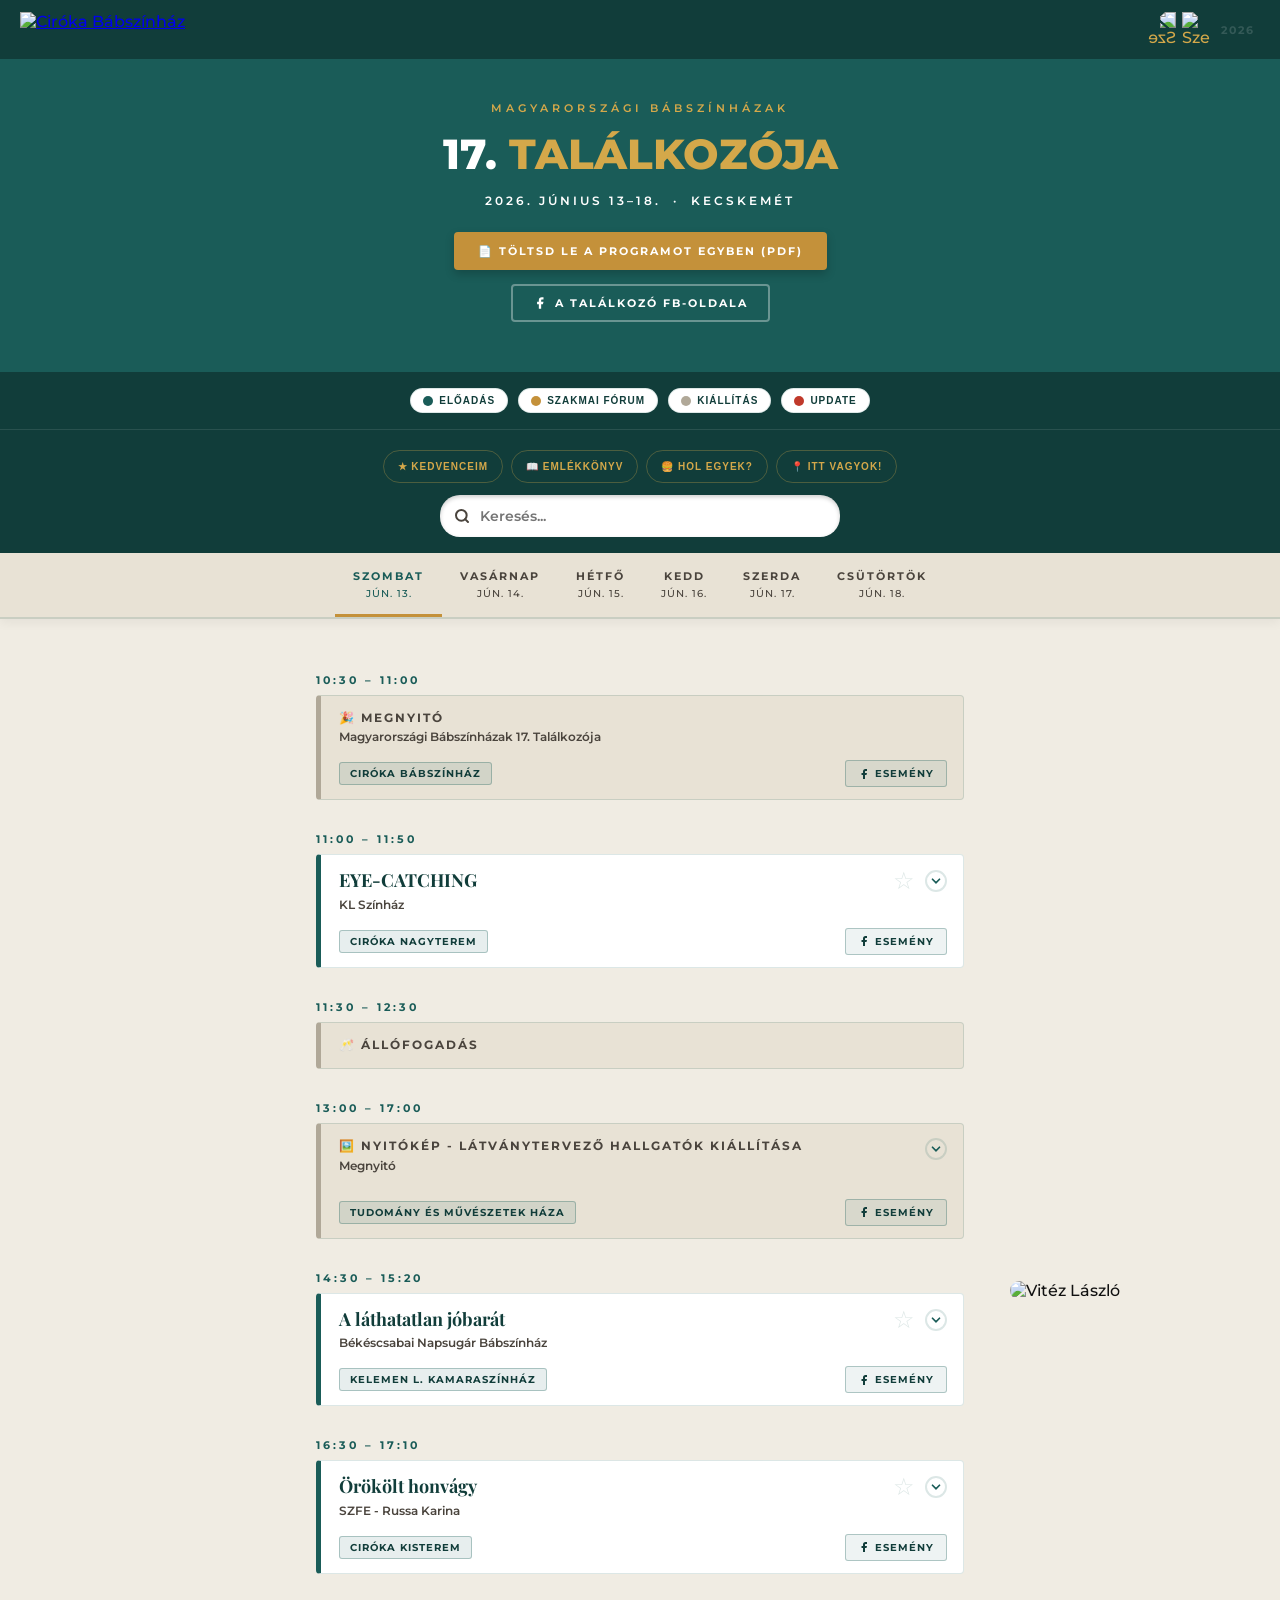
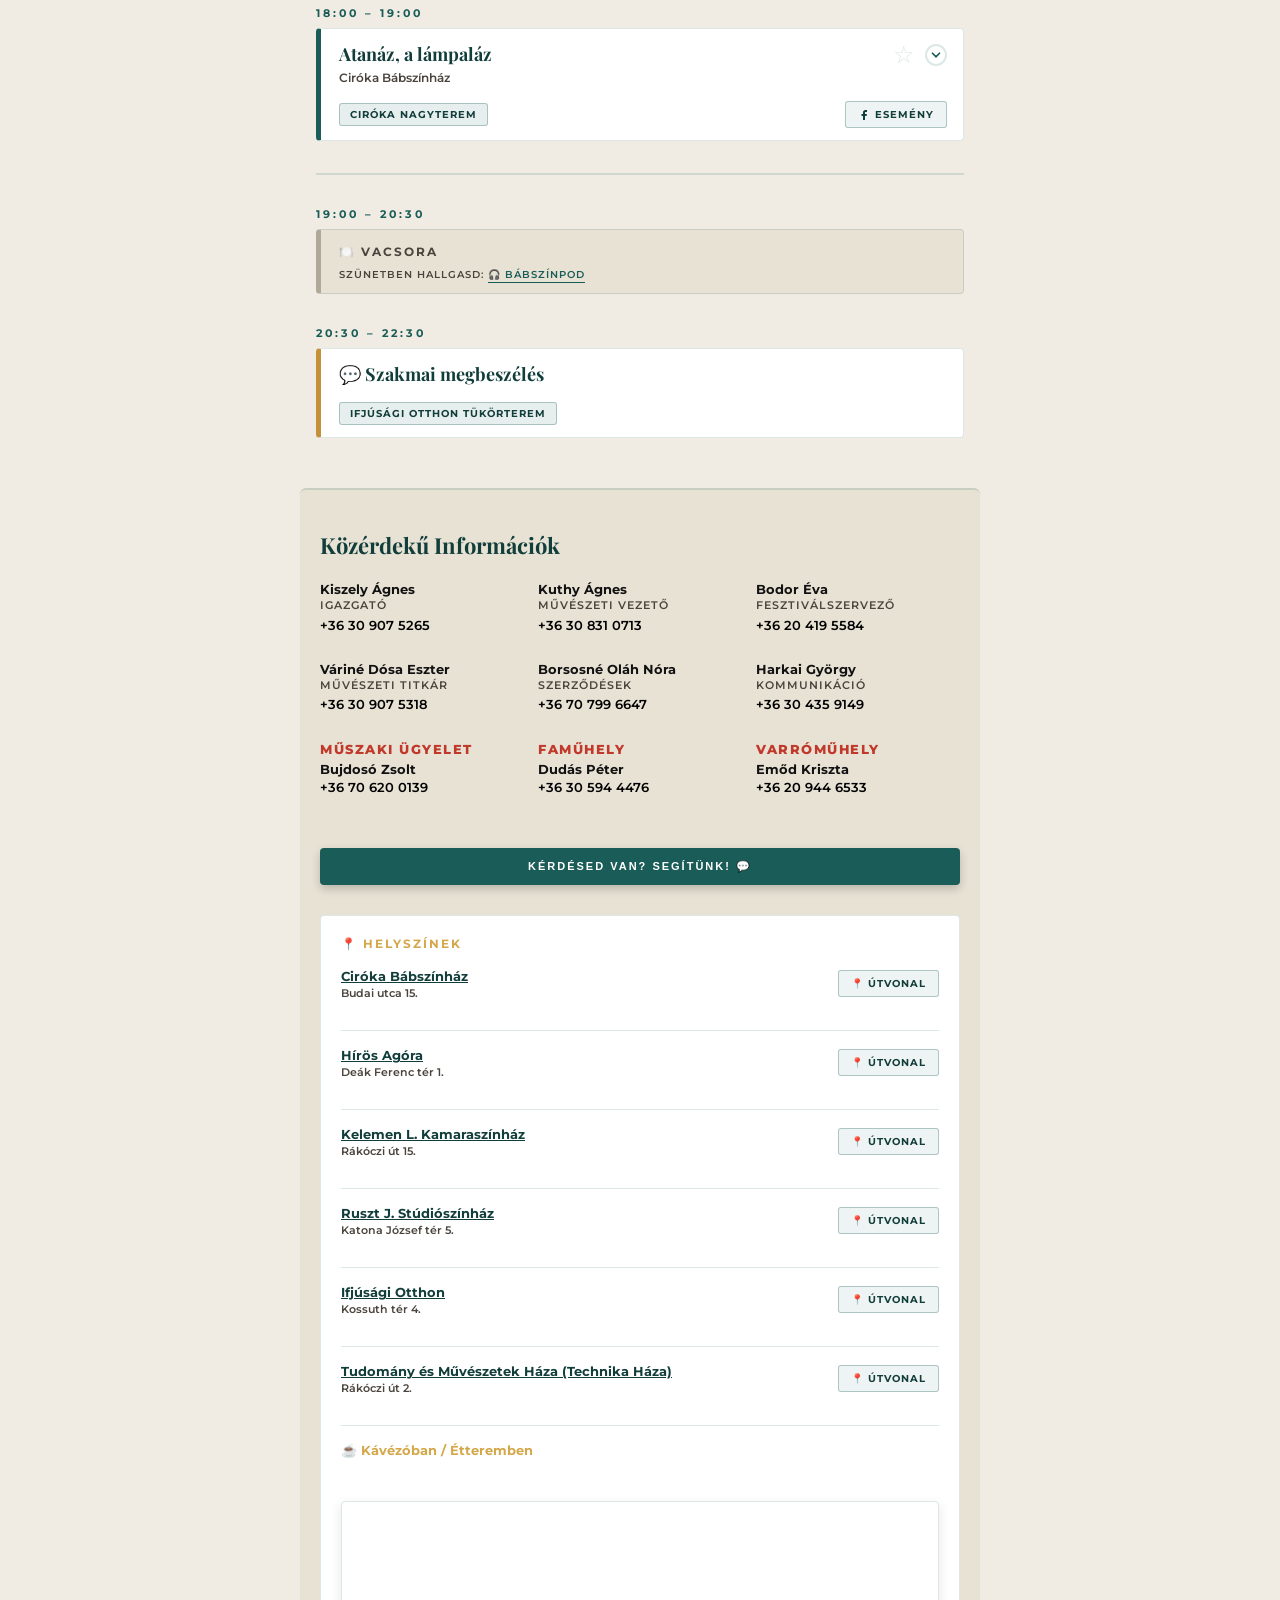
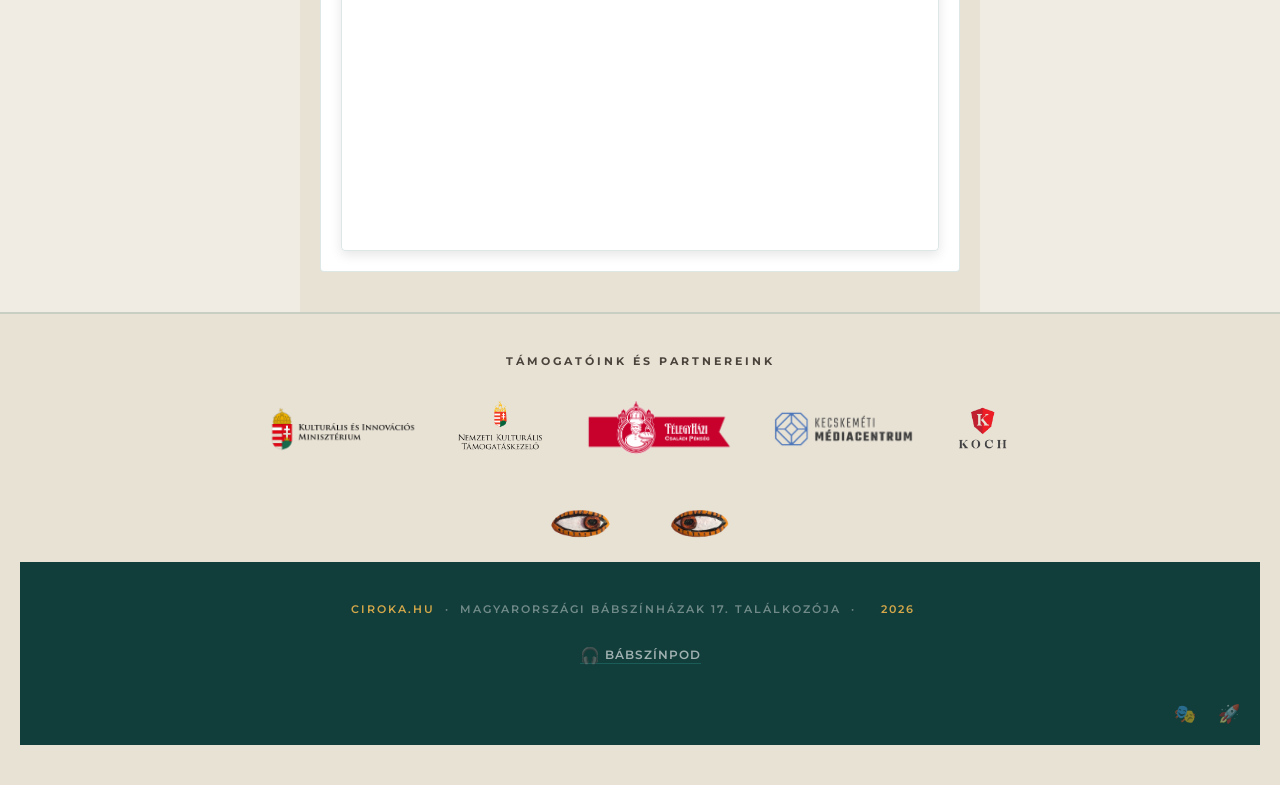
==== index.html @ 618b31c9 "Add files via upload" ====
<!DOCTYPE html>
<html lang="hu">
<head>
<meta charset="UTF-8">
<meta name="viewport" content="width=device-width, initial-scale=1.0">
<meta name="theme-color" content="#1a5c58">
<link rel="manifest" href="manifest.json">

<!-- KÖTELEZŐ IKONOK BÖNGÉSZŐHÖZ ÉS APPLE KÉSZÜLÉKEKHEZ -->
<link rel="icon" type="image/png" sizes="192x192" href="./icon-192.png">
<link rel="apple-touch-icon" href="./icon-192.png">

<!-- FB OPEN GRAPH META TAGEK -->
<meta property="og:title" content="Magyarországi Bábszínházak 17. Találkozója">
<meta property="og:description" content="2026. június 13-18. Kecskemét.">
<meta property="og:image" content="https://cirokababszinhaz.github.io/talalkozo2026/fb-megosztas.jpg"> 
<meta property="og:url" content="https://cirokababszinhaz.github.io/talalkozo2026/">
<meta property="og:type" content="website">

<title>Magyarországi Bábszínházak 17. Találkozója</title>
<link href="https://fonts.googleapis.com/css2?family=Playfair+Display:ital,wght@0,700;1,400&family=Montserrat:wght@400;500;600;700;800&display=swap" rel="stylesheet">
<link rel="stylesheet" href="style.css">
<!-- INTERAKTÍV LEAFLET.JS TÉRKÉP KÖNYVTÁR -->
<link rel="stylesheet" href="https://cdn.jsdelivr.net/npm/leaflet@1.9.4/dist/leaflet.css">
<script src="https://cdn.jsdelivr.net/npm/leaflet@1.9.4/dist/leaflet.js"></script>
<!-- ÚJ: FUSE.JS ELÍRÁS-TŰRŐ KERESŐMOTOR -->
<script src="https://cdn.jsdelivr.net/npm/fuse.js@6.6.2/dist/fuse.basic.min.js"></script>

<!-- ÚJ: BROWSER-IMAGE-COMPRESSION KÖNYVTÁR -->
<script type="text/javascript" src="https://cdn.jsdelivr.net/npm/browser-image-compression@2.0.2/dist/browser-image-compression.js"></script>

<!-- GOOGLE ANALYTICS (GA4) -->
<script async src="https://www.googletagmanager.com/gtag/js?id=G-BSSY6FZ7TK"></script>
<script>
  window.dataLayer = window.dataLayer || [];
  function gtag(){dataLayer.push(arguments);}
  gtag('js', new Date());
  gtag('config', 'G-BSSY6FZ7TK'); 
</script>
</head>
<body>

<div id="pdfOverlay" class="pdf-overlay">
  <img src="./kacsinto-szem.gif" alt="Kacsintás">
</div>

<div id="vitezLaszlo" class="vitez-laszlo">
  <div class="vitez-bubble">Szervusztok, Pajtikák!</div>
  <img src="https://www.hungarikum.hu/sites/default/files/vit%C3%A9zl3.jpg" alt="Vitéz László" class="w-100 border-radius-10">
</div>

<div id="toastMsg" class="toast-msg"></div>
<div class="bottom-right-actions">
  <button class="jump-btn" id="jumpBtn">⏱</button>
</div>

<div id="topAlertBar">🔔 Értesítések (0)</div>

<div class="overlay" id="alertsModal">
  <div class="modal-box">
    <div class="modal-header"><span class="modal-title" id="modalTitle">Fontos Értesítés</span></div>
    <div class="modal-body" id="modalBody"></div>
    <button class="modal-close" id="closeAlertsBtn">Bezárom</button>
  </div>
</div>

<div class="overlay" id="guestbookModal">
  <div class="modal-box modal-box-guestbook">
    <div class="modal-header modal-header-teal">
      <span class="modal-title text-white">📖 Virtuális Emlékkönyv</span>
    </div>
    <div class="modal-body modal-body-flex">
      <div id="guestbookList" class="guestbook-list-container">
         <div class="gb-grid" id="gbGridModal"></div>
      </div>
      <div class="gb-form">
         <div class="gb-form-title">Örökíts meg egy pillanatot!</div>
         <input type="text" id="gbName" placeholder="Neved vagy társulatod" maxlength="40">
         <textarea id="gbText" placeholder="Írj egy rövid üzenetet vagy poént a képhez..." maxlength="150"></textarea>
         
         <input type="file" id="gbPhotoInput" accept="image/*" class="hidden-file-input">
         <label for="gbPhotoInput" class="hero-btn gb-photo-btn" id="gbPhotoBtn">
            📸 FOTÓ KIVÁLASZTÁSA (Opcionális)
         </label>
         <div id="gbPhotoPreview" class="gb-photo-preview">✓ Fotó csatolva!</div>
         
         <button class="gb-submit" id="gbSubmitBtn">Fellövöm a falra!</button>
      </div>
    </div>
    <button class="modal-close modal-close-teal text-white" id="closeGuestbookBtn">Bezárom</button>
  </div>
</div>

<div class="overlay" id="checkinModal">
  <div class="modal-box checkin-mode">
    <div class="modal-header modal-header-gold">
      <span class="modal-title modal-title-center">📍 Itt vagyok! - Ott tala!</span>
    </div>
    <div class="modal-body">
      <p class="checkin-subtitle">Jelöld be magad a helyszíneknél, hogy a többiek lássák, merre jársz!</p>
      
      <input type="text" id="checkinNameInput" placeholder="Beceneved..." maxlength="15" class="checkin-input">
      
      <select id="ciVenue" class="checkin-select">
         <option value="ciroka">Ciróka Bábszínház</option>
         <option value="agora">Hírös Agóra</option>
         <option value="kelemen">Kelemen L. Kamaraszínház</option>
         <option value="ruszt">Ruszt J. Stúdió</option>
         <option value="ifjusagi">Ifjúsági Otthon</option>
         <option value="tmh">Tudomány és Művészetek Háza (Technika Háza)</option>
         <option value="bufe">☕ Kávézóban / Étteremben</option>
      </select>
      
      <button class="modal-submit" id="ciSubmitBtn">Fellövöm a térképre!</button>
      <button class="modal-close modal-close-transparent" id="ciCloseBtn">Mégse</button>
    </div>
  </div>
</div>

<div class="overlay" id="quoteModal">
  <div class="modal-box modal-box-gold">
    <div class="modal-header modal-header-gold">
      <span class="modal-title">🎭 Színházi Bölcsesség</span>
    </div>
    <div class="modal-body">
      <div class="quote-box">
        <div class="quote-text" id="quoteText">...</div>
        <div class="quote-author">– Ismeretlen bábos –</div>
      </div>
    </div>
    <button class="modal-close modal-close-teal text-white" id="quoteCloseBtn">Köszönöm, Mester!</button>
  </div>
</div>

<!-- ÚJ KÉRDÉSKÜLDŐ MODAL OVERLAY -->
<div class="overlay" id="helpModal">
  <div class="modal-box">
    <div class="modal-header modal-header-teal">
      <span class="modal-title modal-title-center">💬 Segítségkérés / Kérdés</span>
    </div>
    <div class="modal-body">
      <p class="checkin-subtitle">Írd meg a kérdésed, és a szervezők hamarosan válaszolnak e-mailben!</p>
      
      <input type="text" id="helpNameInput" placeholder="Neved..." maxlength="40" class="checkin-input" style="text-align: left;">
      <input type="email" id="helpEmailInput" placeholder="E-mail címed..." class="checkin-input" style="text-align: left;">
      <textarea id="helpTextInput" placeholder="Miben segíthetünk?..." maxlength="300" class="checkin-select" style="min-height: 100px; margin-bottom: 15px; resize: vertical;"></textarea>
      
      <!-- FOTÓ CSATOLÁSA GOMB -->
      <input type="file" id="helpPhotoInput" accept="image/*" class="hidden-file-input">
      <label for="helpPhotoInput" class="hero-btn gb-photo-btn" id="helpPhotoBtn" style="width: 100%; border-color: var(--teal); color: var(--teal); justify-content: center; cursor: pointer; text-align: center; margin-bottom: 10px;">
         📸 FOTÓ CSATOLÁSA (Opcionális)
      </label>
      <div id="helpPhotoPreview" class="gb-photo-preview" style="font-size: 10px; color: var(--green); text-align: center; margin-bottom: 10px; font-weight: 700; display: none;">✓ Fotó csatolva!</div>
      
      <button class="modal-submit" id="helpSubmitBtn" style="background: var(--teal);">Kérdés elküldése</button>
      <button class="modal-close modal-close-transparent" id="helpCloseBtn">Mégse</button>
    </div>
  </div>
</div>

<header class="site-header">
  <div class="header-logo">
    <a href="https://ciroka.hu" target="_blank" title="Örülünk, hogy itt vagytok!">
      <img src="https://ciroka.hu/wp-content/uploads/2024/05/Ciroka-logo-website-header-01.svg" alt="Ciróka Bábszínház">
    </a>
  </div>
  <div class="header-right">
    <div class="easter-trigger easter-trigger-flex">
      <img src="./szem-alap.png" class="header-eye" alt="Szem" style="transform: scaleX(-1);">
      <img src="./szem-alap.png" class="header-eye" alt="Szem">
      <a href="vezerlo-2026.html" class="secret-admin-link">2026</a>
      <span class="admin-tooltip">Nincs itt semmi látnivaló!</span>
    </div>
  </div>
</header>

<div class="hero">
  <div class="hero-eyebrow" id="heroEyebrow">Magyarországi Bábszínházak</div>
  <h1 id="heroTitle">17. <em>Találkozója</em></h1>
  <div class="hero-date text-white">2026. június 13–18. &nbsp;·&nbsp; Kecskemét</div>
  
  <div class="hero-buttons" id="heroButtons">
    <a href="https://drive.google.com/file/d/1BOz-kUjCqag33LuEpVW_RbvE4Pgy_n3X/view?usp=sharing" target="_blank" class="pdf-dl-btn">📄 Töltsd le a programot egyben (PDF)</a>
    <button id="installAppBtn" class="hero-btn hero-btn-gold">📲 Telepítsd a telefonodra!</button>
    <a class="hero-btn" href="https://www.facebook.com/magyarorszagibabszinhazaktalalkozoja/" target="_blank">
      <svg width="14" height="14" viewBox="0 0 24 24" fill="currentColor"><path d="M18 2h-3a5 5 0 00-5 5v3H7v4h3v8h4v-8h3l1-4h-4V7a1 1 0 011-1h3z"/></svg>
      A Találkozó FB-oldala
    </a>
  </div>
</div>

<!-- ÚJ ELRENDEZÉS: A SZŰRŐ GOMBOK JÖNNEK ELŐSZÖR -->
<div class="legend-bar" id="legendBar">
  <button class="filter-btn" data-filter="type-show"><div class="legend-dot dot-show"></div>Előadás</button>
  <button class="filter-btn" data-filter="type-forum"><div class="legend-dot dot-forum"></div>Szakmai fórum</button>
  <button class="filter-btn" data-filter="type-social"><div class="legend-dot dot-social"></div>Kiállítás</button>
  <button class="filter-btn" data-filter="update" style="position: relative;">
    <div class="legend-dot" style="background: var(--red); width: 10px; height: 10px; border-radius: 50%; flex-shrink: 0;"></div>
    Update
    <span id="updateBadge" class="gb-notification-badge" style="display: none;">0</span>
  </button>
</div>

<!-- EZUTÁN JÖNNEK A GYORSLINKEK ÉS A KERESŐ -->
<div class="search-wrap" id="searchWrap">
  <div class="quick-links">
    <div class="ql-wrapper"><button class="ql-btn" id="favFilterBtn">★ Kedvenceim</button></div>
    <div class="ql-wrapper">
      <button class="ql-btn" id="btnGuestbook" style="position: relative;">
         📖 Emlékkönyv
         <span id="gbBadge" class="gb-notification-badge" style="display: none;">0</span>
      </button>
   </div>
    <div class="ql-wrapper"><button class="ql-btn" id="btnHolEgyek">🍔 Hol egyek?</button></div>
    <div class="ql-wrapper">
       <button class="ql-btn" id="btnCheckin" style="position: relative;">
          📍 Itt vagyok!
          <span id="ciBadge" class="gb-notification-badge" style="display: none;">0</span>
       </button>
       <div class="checkin-status" id="myCheckinStatus" style="display: none;"></div>
    </div>
  </div>

  <div class="search-input-box">
    <svg width="16" height="16" viewBox="0 0 24 24" fill="none" stroke="currentColor" stroke-width="3" stroke-linecap="round"><circle cx="11" cy="11" r="8"></circle><line x1="21" y1="21" x2="16.65" y2="16.65"></line></svg>
    <input type="text" id="searchInput" placeholder="Keresés...">
  </div>
</div>

<div class="tabs-wrap" id="tabsWrap">
  <div class="tabs">
    <button class="tab-btn active" data-day-name="Szombat (jún. 13.)">Szombat<span class="day-date">jún. 13.</span></button>
    <button class="tab-btn" data-day-name="Vasárnap (jún. 14.)">Vasárnap<span class="day-date">jún. 14.</span></button>
    <button class="tab-btn" data-day-name="Hétfő (jún. 15.)">Hétfő<span class="day-date">jún. 15.</span></button>
    <button class="tab-btn" data-day-name="Kedd (jún. 16.)">Kedd<span class="day-date">jún. 16.</span></button>
    <button class="tab-btn" data-day-name="Szerda (jún. 17.)">Szerda<span class="day-date">jún. 17.</span></button>
    <button class="tab-btn" data-day-name="Csütörtök (jún. 18.)">Csütörtök<span class="day-date">jún. 18.</span></button>
  </div>
</div>
<div class="scroll-hint" id="scrollHint">◂ Csúsztasd a dátumokat ▸</div>

<svg class="hidden-svg">
  <symbol id="fb-icon" viewBox="0 0 24 24" fill="currentColor"><path d="M18 2h-3a5 5 0 00-5 5v3H7v4h3v8h4v-8h3l1-4h-4V7a1 1 0 011-1h3z"/></symbol>
  <symbol id="chevron-down" viewBox="0 0 24 24" fill="none" stroke="currentColor" stroke-width="3" stroke-linecap="round"><polyline points="6 9 12 15 18 9"/></symbol>
</svg>

<div id="postFestivalView">
  <div class="gb-grid" id="gbGridPostFest"></div>
</div>

<div class="content" id="mainContent">

<!-- ÚJ BLOG-SZERŰ IDŐVONAL AZ UPDATE-EKNEK -->
<div id="updateFeedPanel" style="display: none; width:100%;"></div>

<div id="noResultsMsg" class="no-results-msg">
  <img src="./szem-nincs.png" alt="Kereső szem" class="no-results-eye">
  <span class="no-results-subtitle">A keresésre nincs találat.</span>
  Csak azért is lesz Találkozó!
</div>

<!-- TITKOS BÜFÉ KÁRTYA -->
<div id="secretBufeCard" class="secret-card-container">
  <div class="event-card type-social secret-bufe-card">
    <div class="card-header pointer-events-none">
      <div class="event-title">🍻 A Találkozó</div>
      <div class="event-company">Mindenki</div>
    </div>
    <div class="card-details-inner pt-0">
      <div class="details-text secret-details-text">
        Zajlik a fesztivál, de egy jó ital most is belefér. Irány a legközelebbi hörpintőállomás egy jó beszélgetésre! Viszont a következő szakmai programról ne maradj le! 🍷🎭
      </div>
    </div>
  </div>
</div>

<!-- GASZTRO KÁRTYA -->
<div id="secretGastroCard" class="secret-card-container">
  <div class="event-card type-social secret-gastro-card">
    <div class="card-header pointer-events-none">
      <div class="event-title">🍔 Hol egyek?</div>
      <div class="event-company">Fesztiválkedvezményes helyek</div>
    </div>
    <div class="card-details-inner pt-0">
      <div class="details-text gastro-details-text">
        Mutasd fel a Találkozó belépődet/passzodat, és válogass a kedvezmények közül a közeli helyeken!
      </div>
      
      <div class="gastro-venue-item">
        <div class="gastro-venue-row">
          <div class="gastro-venue-left">
             <img src="./levesm.png" class="gastro-logo" loading="lazy" alt="Leves'M">
             <div>
                <a href="https://levesm.hu/" target="_blank" class="venue-item-title">Leves’M Levesbár</a>
                <div class="venue-item-address">Csányi u. 1-3. <br><span class="text-red-bold">10% kedvezmény mindenre</span></div>
             </div>
          </div>
          <a class="route-btn" href="https://www.google.com/maps/dir/?api=1&destination=46.90754647824104,19.690316931387255" target="_blank">📍 Útvonal</a>
        </div>
        <div class="gastro-open-hours">
           <strong class="gastro-open-title">Nyitvatartás:</strong>
           Szo: 10:00–15:00 | V: Zárva | H-Cs: 10:00–16:00
        </div>
      </div>

      <div class="gastro-venue-item">
        <div class="gastro-venue-row">
          <div class="gastro-venue-left">
             <img src="./dixie.png" class="gastro-logo" loading="lazy" alt="Dixie">
             <div>
                <a href="https://www.facebook.com/dixiegyorsetterem" target="_blank" class="venue-item-title">Dixie Gyorsétterem</a>
                <div class="venue-item-address">Dobó krt. 1. <br><span class="text-red-bold">10% kedvezmény a menüből</span></div>
             </div>
          </div>
          <a class="route-btn" href="https://www.google.com/maps/dir/?api=1&destination=46.90510848117024,19.68788751997593" target="_blank">📍 Útvonal</a>
        </div>
        <div class="gastro-open-hours">
           <strong class="gastro-open-title">Nyitvatartás:</strong>
            Szo-V: Zárva | H-P: 11:00-14:00
        </div>
      </div>

      <div class="gastro-venue-item">
        <div class="gastro-venue-row">
          <div class="gastro-venue-left">
             <img src="./spaletta.png" class="gastro-logo" loading="lazy" alt="Spaletta">
             <div>
                <a href="https://spalettaetterem.com/hu" target="_blank" class="venue-item-title">Spaletta Étterem és Sörház</a>
                <div class="venue-item-address">Jókai u. 15. <br><span class="text-red-bold">10% kedvezmény mindenre</span></div>
             </div>
          </div>
          <a class="route-btn" href="https://www.google.com/maps/dir/?api=1&destination=46.9129628157815,19.69007621420735" target="_blank">📍 Útvonal</a>
        </div>
        <div class="gastro-open-hours">
           <strong class="gastro-open-title">Nyitvatartás:</strong>
           Szo-H: Zárva | K: 16:00-22:00 | Sze-Cs: 11:30-22:00
        </div>
      </div>

<div class="gastro-venue-item">
        <div class="gastro-venue-row">
          <div class="gastro-venue-left">
             <img src="./max.png" class="gastro-logo" loading="lazy" alt="Max Kávézó">
             <div>
                <a href="https://www.maxpizza.hu/" target="_blank" class="venue-item-title">Max Kávézó és Pizzéria</a>
                <div class="venue-item-address">Széchenyi tér 9. <br>
                  <span class="text-red-bold">délben 10% kedvezmény a menüre<br>este 10% kedvezmény a pizzákra (felszolgálási díj nélkül)</span>
                </div>
             </div>
          </div>
          <a class="route-btn" href="https://www.google.com/maps/dir/?api=1&destination=46.908986309304055,19.690213229863996" target="_blank">📍 Útvonal</a>
        </div>
        <div class="gastro-open-hours">
           <strong class="gastro-open-title">Nyitvatartás:</strong>
           Szo: 10:00–24:00 | V: 10:00–22:00 | H-Sze: 10:00–23:00 | Csü: 10:00–24:00
           <div class="text-red-bold" style="font-size: 11px; margin-top: 5px; line-height: 1.3;">Nagyobb létszámú látogatás esetén érdemes előző napon jelezni, hány fő szeretne ott enni!</div>
        </div>
      </div>

      
      <div class="gastro-venue-item last">
        <div class="gastro-venue-row">
          <div class="gastro-venue-left">
             <img src="./babszinhaz.png" class="gastro-logo" loading="lazy" alt="Babszínház Kávézó">
             <div>
                <a href="https://www.facebook.com/babszinhaz.kavezo/" target="_blank" class="venue-item-title">Babszínház Kávézó</a>
                <div class="venue-item-address">Deák Ferenc tér 6. <br><span class="text-red-bold">10% kedvezmény mindenre</span></div>
             </div>
          </div>
          <a class="route-btn" href="https://www.google.com/maps/dir/?api=1&destination=46.9058610237233,19.689237933195738" target="_blank">📍 Útvonal</a>
        </div>
        <div class="gastro-open-hours">
           <strong class="gastro-open-title">Nyitvatartás:</strong>
           Szo: 9:00–13:00 | V: Zárva | H-Cs: 8:00–18:00
        </div>
      </div>

<div class="gastro-venue-item">
        <div class="gastro-venue-row">
          <div class="gastro-venue-left">
             <img src="./nano.png" class="gastro-logo" loading="lazy" alt="NANO Specialty Coffee">
             <div>
                <a href="https://www.facebook.com/p/NANO-Speciality-Coffee-100063648576297" target="_blank" class="venue-item-title">NANO Specialty Coffee</a>
                <div class="venue-item-address">Kossuth tér 6-7. <br><span class="text-red-bold">10% kedvezmény mindenre</span></div>
             </div>
          </div>
          <a class="route-btn" href="https://www.google.com/maps/dir/?api=1&destination=46.908462936225646,19.6916706168233" target="_blank">📍 Útvonal</a>
        </div>
        <div class="gastro-open-hours">
           <strong class="gastro-open-title">Nyitvatartás:</strong>
           Szo: 9:00–17:00 | V: Zárva | H-Cs: 9:00–17:00
        </div>
      </div>

<!-- ÚJ: TOVÁBBI ÉTTERMEK GOMB -->
      <button id="btnOtherRestaurants" class="hero-btn" style="width: 100%; color: var(--teal); border-color: var(--teal); margin-top: 20px;">
         🍴 További nem kedvezményes, közeli éttermek
      </button>

    </div>
  </div>
</div>

<!-- SZOMBAT – jún. 13. -->
<div class="day-panel active" id="day-0">
  <div class="slot-time">10:30 – 11:00</div>
  <div class="event-card type-social" data-start="2026-06-13T10:30:00+02:00" data-end="2026-06-13T11:00:00+02:00">
    <div class="card-header">
      <div class="card-header-row">
         <div><div class="event-title">🎉 Megnyitó</div><div class="event-company">Magyarországi Bábszínházak 17. Találkozója</div></div>
      </div>
    </div>
    <div class="event-footer">
      <div class="event-meta"><span class="badge badge-venue">Ciróka Bábszínház</span></div>
      <a class="fb-event-btn" href="https://www.facebook.com/events/2676308876086317" target="_blank"><svg width="12" height="12"><use href="#fb-icon"/></svg>Esemény</a>
    </div>
  </div>

  <div class="slot-time">11:00 – 11:50</div>
  <div class="event-card type-show" id="show-eye-catching" data-start="2026-06-13T11:00:00+02:00" data-end="2026-06-13T11:50:00+02:00">
    <div class="card-header">
      <div class="card-header-row">
        <div>
          <div class="event-title">EYE-CATCHING<span class="live-badge">MOST ZAJLIK</span></div>
          <div class="event-company">KL Színház</div>
        </div>
        <div class="header-actions">
          <div class="star-container"><span class="star-btn">☆</span></div>
          <div class="mini-pulse-alert">!</div>
          <div class="expand-icon"><svg width="14" height="14"><use href="#chevron-down"/></svg></div>
        </div>
      </div>
    </div>
    <div class="card-details"><div class="card-details-inner">
      <div class="details-section">
        <div class="details-label">Alkotók</div>
        <div class="details-text">
          Koncepció, előadó: Markó-Valentyik Anna (Junior Prima-díjas)<br>
          Bábtervező: Boráros Szilárd<br>
          Zene: Borlai Gergő (Máté Péter-díjas)<br><br>
          Játssza: Markó-Valentyik Anna (Junior Príma-díjas)
        </div>
      </div>
      <div class="details-section">
        <div class="details-label">Korosztály / Web</div>
        <div class="details-text">14+ | <a href="https://kabocababszinhaz.hu/oldal/kaboca-eye-catching" target="_blank">kabocababszinhaz.hu</a></div>
      </div>
    </div></div>
    <div class="event-footer">
      <div class="event-meta"><span class="badge badge-venue">Ciróka nagyterem</span></div>
      <a class="fb-event-btn" href="https://www.facebook.com/events/1942131873062165" target="_blank"><svg width="12" height="12"><use href="#fb-icon"/></svg>Esemény</a>
    </div>
  </div>

  <div class="slot-time">11:30 – 12:30</div>
  <div class="event-card type-social" data-start="2026-06-13T11:30:00+02:00" data-end="2026-06-13T12:30:00+02:00">
    <div class="card-header"><div class="event-title">🥂 Állófogadás</div></div>
  </div>

<div class="slot-time">13:00 – 17:00</div>
  <div class="event-card type-social" id="show-kiallitas" data-start="2026-06-13T13:00:00+02:00" data-end="2026-06-13T17:00:00+02:00">
    <div class="card-header">
      <div class="card-header-row">
        <div><div class="event-title">🖼️ NYITÓKÉP - Látványtervező hallgatók kiállítása</div><div class="event-company">Megnyitó</div></div>
        <div class="header-actions">
          <div class="expand-icon"><svg width="14" height="14"><use href="#chevron-down"/></svg></div>
        </div>
      </div>
    </div>
    <div class="card-details"><div class="card-details-inner">
      <div class="details-section">
        <div class="details-label">NYITÓKÉP</div>
        <div class="details-text">
          <strong>A Magyar Képzőművészeti Egyetem és a Rippl-Rónai Művészeti Intézet látványtervező szakos hallgatóinak közös kiállítása</strong><br><br>
          A kiállításon a bábtervezői stilizációs feladatok mellett, hangulatfestéseket, sziluett és karakterképzéshez készült rajzokat, tárgybábokat, konkrét darabok bábterveit, a bábok köré gondolt díszlet-, jelmezkoncepciókat és terveket, valamint kivitelezett bábokat láthat a nagyközönség.<br><br>
          A kiállításon bemutatott bábok olyan művek karaktereit jelenítik meg többek között, mint Bartók Béla A kékszakállú herceg vára, A fából faragott királyfi, William Shakespeare A makrancos hölgy, Arany János Rózsa és Ibolya vagy Molière Dandin György, avagy a megcsúfolt férj.<br><br>
          A kiállítás anyaga továbbá betekintést nyújt a 2025/26-os tanév két szemeszterében a BA I, BA II, BAIII, MA I szakos hallgatók által készített vizsga- és diplomamunkákba. Csáth Géza: Janika, Tasnádi István: Farkas és Piroska, Moliere: Amphitryon, Vörösmarty Mihály: Csongor és Tünde, Spiró György: Koccanás, Csehov: Három nővér című művekhez készült díszlet-, jelmez- és bábterveket tekinthetik meg a látogatók.<br><br>
          A kiállításmegnyitón a Magyar Képzőművészeti Egyetem MA I osztálya által tervezett és kivitelezett teatro lambe-lambe projekteket a Színház- és Filmművészeti Egyetem első éves színművész-bábszínész osztály hallgatói keltik életre.
        </div>
      </div>
      <div class="details-section">
        <div class="details-label">Infók</div>
        <div class="details-text" style="line-height: 1.8;">
          <strong>Helyszín:</strong> Tudomány és Művészetek Háza, Kecskemét, Rákóczi út 2.<br><br>
          <strong>Megtekinthető:</strong> 2026. június 13 - június 21.<br><br>
          <strong>Nyitvatartás:</strong><br>
          • június 13. szombat: 13:00 – 16:00<br>
          • június 14. vasárnap – június 18. csütörtök: 10:00 – 16:00<br><br>
          <strong>Megnyitók / Közreműködők:</strong><br> a Színház- és Filmművészeti Egyetem első éves színművész-bábszínész osztálya, valamint Varjas Zsófia, Kocsis Eszter, Palya Gábor és Hoffer Károly.
        </div>
      </div>
    </div></div>
    <div class="event-footer pt-10">
      <div class="event-meta"><span class="badge badge-venue">Tudomány és Művészetek Háza</span></div>
      <a class="fb-event-btn" href="https://www.facebook.com/events/1625928051859863" target="_blank"><svg width="12" height="12"><use href="#fb-icon"/></svg>Esemény</a>
    </div>
  </div>


  <div class="slot-time">14:30 – 15:20</div>
  <div class="event-card type-show" id="show-lathatatlan" data-start="2026-06-13T14:30:00+02:00" data-end="2026-06-13T15:20:00+02:00">
    <div class="card-header">
      <div class="card-header-row">
        <div>
          <div class="event-title">A láthatatlan jóbarát<span class="live-badge">MOST ZAJLIK</span></div>
          <div class="event-company">Békéscsabai Napsugár Bábszínház</div>
        </div>
        <div class="header-actions">
          <div class="star-container"><span class="star-btn">☆</span></div>
          <div class="mini-pulse-alert">!</div>
          <div class="expand-icon"><svg width="14" height="14"><use href="#chevron-down"/></svg></div>
        </div>
      </div>
    </div>
    <div class="card-details"><div class="card-details-inner">
      <div class="details-section">
        <div class="details-label">Alkotók</div>
        <div class="details-text">
          Szerző: Bartal Kiss Rita, Rofusz Kinga, Kiss Erzsi<br>
          Zene: Kiss Erzsi<br>
          Tervező: Rofusz Kinga<br>
          Rendező: Bartal Kiss Rita<br><br>
          Szereplők: Soós Emőke, Czumbil Emőke, Gyarmati Éva, Berndt Richárd
        </div>
      </div>
      <div class="details-section">
        <div class="details-label">Korosztály / Web</div>
        <div class="details-text">4+ | <a href="http://www.napsugarbabszinahaz.hu" target="_blank">www.napsugarbabszinahaz.hu</a></div>
      </div>
    </div></div>
    <div class="event-footer">
      <div class="event-meta"><span class="badge badge-venue">Kelemen L. Kamaraszínház</span></div>
      <a class="fb-event-btn" href="https://www.facebook.com/events/1657836858584235" target="_blank"><svg width="12" height="12"><use href="#fb-icon"/></svg>Esemény</a>
    </div>
  </div>

  <div class="slot-time">16:30 – 17:10</div>
  <div class="event-card type-show" id="show-honvagy" data-start="2026-06-13T16:30:00+02:00" data-end="2026-06-13T17:10:00+02:00">
    <div class="card-header">
      <div class="card-header-row">
        <div>
          <div class="event-title">Örökölt honvágy<span class="live-badge">MOST ZAJLIK</span></div>
          <div class="event-company">SZFE - Russa Karina</div>
        </div>
        <div class="header-actions">
          <div class="star-container"><span class="star-btn">☆</span></div>
          <div class="mini-pulse-alert">!</div>
          <div class="expand-icon"><svg width="14" height="14"><use href="#chevron-down"/></svg></div>
        </div>
      </div>
    </div>
    <div class="card-details"><div class="card-details-inner">
      <div class="details-section">
        <div class="details-label">Alkotók</div>
        <div class="details-text">Írta, alkotta és játssza: Russa Karina</div>
      </div>
<div class="details-section">
        <div class="details-label">Korosztály</div>
        <div class="details-text">14+</div>
      </div>
    </div></div>
    <div class="event-footer">
      <div class="event-meta"><span class="badge badge-venue">Ciróka kisterem</span></div>
      <a class="fb-event-btn" href="https://www.facebook.com/events/1550265200431928" target="_blank"><svg width="12" height="12"><use href="#fb-icon"/></svg>Esemény</a>
    </div>
  </div>


  <div class="slot-time">18:00 – 19:00</div>
  <div class="event-card type-show" id="show-atanaz" data-start="2026-06-13T18:00:00+02:00" data-end="2026-06-13T19:00:00+02:00">
    <div class="card-header">
      <div class="card-header-row">
        <div>
          <div class="event-title">Atanáz, a lámpaláz<span class="live-badge">MOST ZAJLIK</span></div>
          <div class="event-company">Ciróka Bábszínház</div>
        </div>
        <div class="header-actions">
          <div class="star-container"><span class="star-btn">☆</span></div>
          <div class="mini-pulse-alert">!</div>
          <div class="expand-icon"><svg width="14" height="14"><use href="#chevron-down"/></svg></div>
        </div>
      </div>
    </div>
    <div class="card-details"><div class="card-details-inner">
            <div class="details-section">
        <div class="details-label">Alkotók</div>
        <div class="details-text">
          Író: Varsányi Péter<br>
          Dramaturg: Patonay Anita<br>
          Látványtervező: Lázár Helga<br>
          Zeneszerző: Szászi Petra és Bartokos Botond<br>
          Koreográfus: Dányi Viktória<br>
          Szcenikus: Grosschmid Erik<br>
          Rendezőasszisztens: Szabó Nóra<br>
          Rendező: Varsányi Péter<br><br>
          Szereplők:<br>
          Atanáz – Szekeres Máté<br>
          Hella – Horgas Ráhel<br>
          Zoli – Lendváczky Zoltán<br>
          Fanni – Dupák Fanni<br>
          Csabi – Kedves Csaba
        </div>
      </div>
      <div class="details-section">
        <div class="details-label">Korosztály / Web</div>
        <div class="details-text">6+ | <a href="http://www.ciroka.hu" target="_blank">www.ciroka.hu</a></div>
      </div>
    </div></div>
    <div class="event-footer">
      <div class="event-meta"><span class="badge badge-venue">Ciróka nagyterem</span></div>
      <a class="fb-event-btn" href="https://www.facebook.com/events/1287010780071695" target="_blank"><svg width="12" height="12"><use href="#fb-icon"/></svg>Esemény</a>
    </div>
  </div>

  <div class="section-divider"></div>
  <div class="slot-time">19:00 – 20:30</div>
  <div class="event-card type-social" data-start="2026-06-13T19:00:00+02:00" data-end="2026-06-13T20:30:00+02:00">
    <div class="card-header">
      <div class="event-title">🍽️ Vacsora</div>
      <div class="podcast-promo" title="A Ciróka Bábszínház podcastja">Szünetben hallgasd: <a href="https://open.spotify.com/show/5i145Tg1u0hGvR8dPBR956" target="_blank">🎧 BábszínPod</a></div>
    </div>
  </div>
  
  <div class="slot-time">20:30 – 22:30</div>
  <div class="event-card type-forum" data-start="2026-06-13T20:30:00+02:00" data-end="2026-06-13T22:30:00+02:00">
    <div class="card-header"><div class="event-title">💬 Szakmai megbeszélés</div></div>
  <div class="event-footer">
      <div class="event-meta"><span class="badge badge-venue">Ifjúsági Otthon Tükörterem</span></div>
    </div>
  </div>
</div>

<!-- VASÁRNAP – jún. 14. -->
<div class="day-panel" id="day-1">
  <div class="slot-time">9:00 – 10:30</div>
  <div class="event-card type-forum" data-start="2026-06-14T09:00:00+02:00" data-end="2026-06-14T10:30:00+02:00">
    <div class="card-header">
      <div class="card-header-row">
        <div>
          <div class="event-title">Szakmai fórum</div>
          <div class="event-company">Igazgatók zártkörű megbeszélése</div>
        </div>
      </div>
    </div>
    <div class="event-footer pt-10">
      <div class="event-meta"><span class="badge badge-venue">Ciróka kisterem</span></div>
      <a class="fb-event-btn" href="https://www.facebook.com/events/1298772345782961/1298772349116294" target="_blank"><svg width="12" height="12"><use href="#fb-icon"/></svg>Esemény</a>
    </div>
  </div>

  <div class="slot-time">11:00 – 11:45</div>
  <div class="event-card type-show" id="show-cseresznyefa" data-start="2026-06-14T11:00:00+02:00" data-end="2026-06-14T11:45:00+02:00">
    <div class="card-header">
      <div class="card-header-row">
        <div>
          <div class="event-title">Én és a cseresznyefa<span class="live-badge">MOST ZAJLIK</span></div>
          <div class="event-company">Harlekin Bábszínház</div>
        </div>
        <div class="header-actions">
          <div class="star-container"><span class="star-btn">☆</span></div>
          <div class="mini-pulse-alert">!</div>
          <div class="expand-icon"><svg width="14" height="14"><use href="#chevron-down"/></svg></div>
        </div>
      </div>
    </div>
    <div class="card-details"><div class="card-details-inner">
      <div class="details-section">
        <div class="details-label">Alkotók</div>
        <div class="details-text">
          Adaptáció, dramaturg: Hámor Anna Csillag<br>
          Látványtervező: Fülöpp Réka<br>
          Tervezőasszisztens: Osgyányi Zsófi<br>
          Zeneszerző: Frank Tamás<br>
          Asszisztens, ügyelő: Soó Gyöngyvér<br>
          Rendező: Siflis Anna<br><br>
          Szereplők: Mészáros Pancsa, Szabados Böbe, Bencze Mónika, Bankó Bence, Zádori Szilárd
        </div>
      </div>
      <div class="details-section">
        <div class="details-label">Korosztály / Web</div>
        <div class="details-text">8+ | <a href="http://www.harlekin.hu" target="_blank">www.harlekin.hu</a></div>
      </div>
    </div></div>
    <div class="event-footer">
      <div class="event-meta"><span class="badge badge-venue">Kelemen L. Kamaraszínház</span></div>
      <a class="fb-event-btn" href="https://www.facebook.com/events/1003472059033049" target="_blank"><svg width="12" height="12"><use href="#fb-icon"/></svg>Esemény</a>
    </div>
  </div>

  <div class="slot-time">12:00 – 14:00</div>
  <div class="event-card type-social" data-start="2026-06-14T12:00:00+02:00" data-end="2026-06-14T14:00:00+02:00">
    <div class="card-header">
      <div class="event-title">🍴 Ebédszünet</div>
      <div class="podcast-promo" title="A Ciróka Bábszínház podcastja">Szünetben hallgasd: <a href="https://open.spotify.com/show/5i145Tg1u0hGvR8dPBR956" target="_blank">🎧 BábszínPod</a></div>
    </div>
  </div>

  <div class="slot-time">14:00 – 14:50</div>
  <div class="event-card type-show" id="show-piroska" data-start="2026-06-14T14:00:00+02:00" data-end="2026-06-14T14:50:00+02:00">
    <div class="card-header">
      <div class="card-header-row">
        <div>
          <div class="event-title">Piroska és a farkas<span class="live-badge">MOST ZAJLIK</span></div>
          <div class="event-company">Griff Bábszínház</div>
        </div>
        <div class="header-actions">
          <div class="star-container"><span class="star-btn">☆</span></div>
          <div class="mini-pulse-alert">!</div>
          <div class="expand-icon"><svg width="14" height="14"><use href="#chevron-down"/></svg></div>
        </div>
      </div>
    </div>
    <div class="card-details"><div class="card-details-inner">
      <div class="details-section">
        <div class="details-label">Alkotók</div>
        <div class="details-text">
          Szerző: Rab Viki-Szabó Attila<br>
          Író-dramaturg: Szabó Attila<br>
          Látvány: Rofusz Kinga<br>
          Zeneszerző: Rab Viki<br>
          Koreográfus: Markó-Valentyik Anna<br>
          Korrepetítor: Kovács Kata<br>
          Rendező: Bartal Kiss Rita (Blattner Géza-díjas)<br><br>
          Szereplők: Dénes Emőke, Stekbauer-Hanzi Réka, Matola Norbert
        </div>
      </div>
      <div class="details-section">
        <div class="details-label">Korosztály / Web</div>
        <div class="details-text">4+ | <a href="http://www.griffbabszinhaz.hu" target="_blank">www.griffbabszinhaz.hu</a></div>
      </div>
    </div></div>
    <div class="event-footer">
      <div class="event-meta"><span class="badge badge-venue">Ciróka nagyterem</span></div>
      <a class="fb-event-btn" href="https://www.facebook.com/events/2192930181525625" target="_blank"><svg width="12" height="12"><use href="#fb-icon"/></svg>Esemény</a>
    </div>
  </div>

  <div class="slot-time">16:00 – 16:50</div>
  <div class="event-card type-show" id="show-kosziv" data-start="2026-06-14T16:00:00+02:00" data-end="2026-06-14T16:50:00+02:00">
    <div class="card-header">
      <div class="card-header-row">
        <div>
          <div class="event-title">A kőszív<span class="live-badge">MOST ZAJLIK</span></div>
          <div class="event-company">Bóbita Bábszínház</div>
        </div>
        <div class="header-actions">
          <div class="star-container"><span class="star-btn">☆</span></div>
          <div class="mini-pulse-alert">!</div>
          <div class="expand-icon"><svg width="14" height="14"><use href="#chevron-down"/></svg></div>
        </div>
      </div>
    </div>
    <div class="card-details"><div class="card-details-inner">
      <div class="details-section">
        <div class="details-label">Alkotók</div>
        <div class="details-text">
          Írta és rendezte: Markó Róbert<br>
          Tervező: Boráros Szilárd<br>
          Zeneszerző: Cseri Hanna<br><br>
          Szereplők: Papp Melinda, Szalai Barbara, Arató Máté, Matta Lóránt, Rácz Attila
        </div>
      </div>
      <div class="details-section">
        <div class="details-label">Korosztály / Web</div>
        <div class="details-text">5+ | <a href="http://www.bobita.hu" target="_blank">www.bobita.hu</a></div>
      </div>
    </div></div>
    <div class="event-footer">
      <div class="event-meta"><span class="badge badge-venue">Kelemen L. Kamaraszínház</span></div>
      <a class="fb-event-btn" href="https://www.facebook.com/events/2064418238288703" target="_blank"><svg width="12" height="12"><use href="#fb-icon"/></svg>Esemény</a>
    </div>
  </div>

  <div class="slot-time">18:00 – 18:50</div>
  <div class="event-card type-show" id="show-juhasz" data-start="2026-06-14T18:00:00+02:00" data-end="2026-06-14T18:50:00+02:00">
    <div class="card-header">
      <div class="card-header-row">
        <div>
          <div class="event-title">Az igazmondó juhász<span class="live-badge">MOST ZAJLIK</span></div>
          <div class="event-company">Ziránó Színház</div>
        </div>
        <div class="header-actions">
          <div class="star-container"><span class="star-btn">☆</span></div>
          <div class="mini-pulse-alert">!</div>
          <div class="expand-icon"><svg width="14" height="14"><use href="#chevron-down"/></svg></div>
        </div>
      </div>
    </div>
    <div class="card-details"><div class="card-details-inner">
      <div class="details-section">
        <div class="details-label">Alkotók</div>
        <div class="details-text">
          Szerző: Veres András<br>
          Tervező: Rumi Zsófia<br>
          Zeneszerző: Kiss Dávid<br>
          Rendező: Veres András<br>
          Készítette: Sipos Katalin, Balogh Mihály, Szigeti Árpád, Bischoff Henrik Max <br><br>
          Szereplők: Pfeifer Zsófia, Varga Péter Róbert
        </div>
      </div>
      <div class="details-section">
        <div class="details-label">Korosztály / Web</div>
        <div class="details-text">5+ | <a href="http://www.ziranoszinhaz.hu" target="_blank">www.ziranoszinhaz.hu</a></div>
      </div>
    </div></div>
    <div class="event-footer">
      <div class="event-meta"><span class="badge badge-venue">Ciróka nagyterem</span></div>
      <a class="fb-event-btn" href="https://www.facebook.com/events/1304878464905429" target="_blank"><svg width="12" height="12"><use href="#fb-icon"/></svg>Esemény</a>
    </div>
  </div>

  <div class="section-divider"></div>
  <div class="slot-time">19:00 – 20:30</div>
  <div class="event-card type-social" data-start="2026-06-14T19:00:00+02:00" data-end="2026-06-14T20:30:00+02:00">
    <div class="card-header">
      <div class="event-title">🍽️ Vacsora</div>
      <div class="podcast-promo" title="A Ciróka Bábszínház podcastja">Szünetben hallgasd: <a href="https://open.spotify.com/show/5i145Tg1u0hGvR8dPBR956" target="_blank">🎧 BábszínPod</a></div>
    </div>
  </div>
  
  <div class="slot-time">20:30 – 22:30</div>
  <div class="event-card type-forum" data-start="2026-06-14T20:30:00+02:00" data-end="2026-06-14T22:30:00+02:00">
    <div class="card-header"><div class="event-title">💬 Szakmai megbeszélés</div></div>
  <div class="event-footer">
      <div class="event-meta"><span class="badge badge-venue">Ifjúsági Otthon Tükörterem</span></div>
    </div>
  </div>


  <div class="slot-time">23:00 – 23:45</div>
  <div class="event-card type-show" id="show-frida" data-start="2026-06-14T23:00:00+02:00" data-end="2026-06-14T23:45:00+02:00">
    <div class="card-header">
      <div class="card-header-row">
        <div>
          <div class="event-title">Itt vagyok, hát élek, Frida<span class="live-badge">MOST ZAJLIK</span></div>
          <div class="event-company">SZFE - Barabás Bíborka</div>
        </div>
        <div class="header-actions">
          <div class="star-container"><span class="star-btn">☆</span></div>
          <div class="mini-pulse-alert">!</div>
          <div class="expand-icon"><svg width="14" height="14"><use href="#chevron-down"/></svg></div>
        </div>
      </div>
    </div>
    <div class="card-details"><div class="card-details-inner">
      <div class="details-section">
        <div class="details-label">Alkotók</div>
        <div class="details-text">
          Szerző, rendező: Barabás Bíborka<br>
          Maszk, báb: Ágfay Míra<br>
          Zene: Hegedűs Dániel<br>
          Díszlet: Mayer Gábor<br>
          Jelmez: Csoboth Viktória<br><br>
          Játssza: Barabás Bíborka
        </div>
      </div>
      <div class="details-section">
        <div class="details-label">Korosztály</div>
        <div class="details-text">14+</div>
      </div>
    </div></div>
    <div class="event-footer">
      <div class="event-meta"><span class="badge badge-venue">Ciróka kisterem</span></div>
      <a class="fb-event-btn" href="https://www.facebook.com/events/1273661698087020" target="_blank"><svg width="12" height="12"><use href="#fb-icon"/></svg>Esemény</a>
    </div>
  </div>
</div>

<!-- HÉTFŐ – jún. 15. -->
<div class="day-panel" id="day-2">
  <div class="slot-time">9:00 – 10:30</div>
  <div class="event-card type-forum" data-start="2026-06-15T09:00:00+02:00" data-end="2026-06-15T10:30:00+02:00">
    <div class="card-header">
      <div class="card-header-row">
        <div>
          <div class="event-title">Szakmai fórum</div>
          <div class="event-company">UNIMA közgyűlés</div>
        </div>
      </div>
    </div>
    <div class="event-footer pt-10">
      <div class="event-meta"><span class="badge badge-venue">Ciróka társalgó</span></div>
      <a class="fb-event-btn" href="https://www.facebook.com/events/1298772345782961/1298772352449627" target="_blank"><svg width="12" height="12"><use href="#fb-icon"/></svg>Esemény</a>
    </div>
  </div>

  <div class="slot-time">11:00 – 11:50</div>
  <div class="event-card type-show" id="show-doboz-hetfo" data-start="2026-06-15T11:00:00+02:00" data-end="2026-06-15T11:50:00+02:00">
    <div class="card-header">
      <div class="card-header-row">
        <div>
          <div class="event-title">A doboz<span class="live-badge">MOST ZAJLIK</span></div>
          <div class="event-company">Illaberek Bábszínház</div>
        </div>
        <div class="header-actions">
          <div class="star-container"><span class="star-btn">☆</span></div>
          <div class="mini-pulse-alert">!</div>
          <div class="expand-icon"><svg width="14" height="14"><use href="#chevron-down"/></svg></div>
        </div>
      </div>
    </div>
    <div class="card-details"><div class="card-details-inner">
      <div class="details-section">
        <div class="details-label">Alkotók</div>
        <div class="details-text">
          Alkotók: Nyirkó Krisztina, Darvas Benedek és Nizsai Dániel<br><br>
          Szereplők: Nyirkó Krisztina és Nizsai Dániel
        </div>
      </div>
      <div class="details-section">
        <div class="details-label">Korosztály</div>
        <div class="details-text">1+</div>
      </div>
    </div></div>
    <div class="event-footer">
      <div class="event-meta"><span class="badge badge-venue">Ciróka kisterem</span></div>
      <a class="fb-event-btn" href="https://www.facebook.com/events/1044112131631369/1044112141631368" target="_blank"><svg width="12" height="12"><use href="#fb-icon"/></svg>Esemény</a>
    </div>
  </div>

  <div class="slot-time">11:00 – 12:30</div>
  <div class="event-card type-show" id="show-tragedia-hetfo-d" data-start="2026-06-15T11:00:00+02:00" data-end="2026-06-15T12:30:00+02:00">
    <div class="card-header">
      <div class="card-header-row">
        <div>
          <div class="event-title">Az ember tragédiája<span class="live-badge">MOST ZAJLIK</span></div>
          <div class="event-company">Kabóca Bábszínház</div>
        </div>
        <div class="header-actions">
          <div class="star-container"><span class="star-btn">☆</span></div>
          <div class="mini-pulse-alert">!</div>
          <div class="expand-icon"><svg width="14" height="14"><use href="#chevron-down"/></svg></div>
        </div>
      </div>
    </div>
    <div class="card-details"><div class="card-details-inner">
      <div class="details-section">
        <div class="details-label">Alkotók</div>
        <div class="details-text">
          Író: Madách Imre, Nádasdy Ádám<br>
          Zeneszerző: Móser Ádám<br>
          Tervező: Boráros Szilárd<br>
          Rendezőasszisztens: Sipos Berta Őszike<br>
          Rendező: Kocsis Pál (Jászai Mari-díjas)<br><br>
          Játsszák: Czéh Dániel, Gidófalvi Imola, Horváth Márk, Markó-Valentyik Anna (Junior Prima-díjas), Szakács Nadin e.h., Zöldi Ákos Tamás e.h.<br><br>
          <em>Az előadásban elhangzik Kiss Judit Ágnes Éva monológja című verse.</em>
        </div>
      </div>
      <div class="details-section">
        <div class="details-label">Korosztály / Web</div>
        <div class="details-text">14+ | <a href="http://www.kabocababszinhaz.hu" target="_blank">www.kabocababszinhaz.hu</a></div>
      </div>
    </div></div>
    <div class="event-footer">
      <div class="event-meta"><span class="badge badge-venue">Ruszt J. Stúdiószínház</span></div>
      <a class="fb-event-btn" href="https://www.facebook.com/events/1330707658870758/1330707668870757" target="_blank"><svg width="12" height="12"><use href="#fb-icon"/></svg>Esemény</a>
    </div>
  </div>

  <div class="slot-time">12:00 – 14:00</div>
  <div class="event-card type-social" data-start="2026-06-15T12:00:00+02:00" data-end="2026-06-15T14:00:00+02:00">
    <div class="card-header">
      <div class="event-title">🍴 Ebédszünet</div>
      <div class="podcast-promo" title="A Ciróka Bábszínház podcastja">Szünetben hallgasd: <a href="https://open.spotify.com/show/5i145Tg1u0hGvR8dPBR956" target="_blank">🎧 BábszínPod</a></div>
    </div>
  </div>

  <div class="slot-time">14:00 – 14:50</div>
  <div class="event-card type-show" id="show-graffalo" data-start="2026-06-15T14:00:00+02:00" data-end="2026-06-15T14:50:00+02:00">
    <div class="card-header">
      <div class="card-header-row">
        <div>
          <div class="event-title">Graffaló, avagy az Óriásfaló kisegér<span class="live-badge">MOST ZAJLIK</span></div>
          <div class="event-company">Csodamalom Bábszínház</div>
        </div>
        <div class="header-actions">
          <div class="star-container"><span class="star-btn">☆</span></div>
          <div class="mini-pulse-alert">!</div>
          <div class="expand-icon"><svg width="14" height="14"><use href="#chevron-down"/></svg></div>
        </div>
      </div>
    </div>
    <div class="card-details"><div class="card-details-inner">
      <div class="details-section">
        <div class="details-label">Alkotók</div>
        <div class="details-text">
          Julia Donaldson és Axel Scheffler meséi nyomán bábszínpadra írta: Szilner Olivér<br>
          Zeneszerző: Romhányi Áron<br>
          Látvány: Osgyányi Zsófia<br>
          Koreográfus: Bábinszki Ágnes<br>
          Rendező: Szilner Olivér<br><br>
          Szereplők: Cservenka Ferenc, Sipos Áron, Bablena Vanda, Mónus Szonja, Romhányi Réka
        </div>
      </div>
      <div class="details-section">
        <div class="details-label">Korosztály / Web</div>
        <div class="details-text">4+ | <a href="http://www.csodamalom.hu" target="_blank">www.csodamalom.hu</a></div>
      </div>
    </div></div>
    <div class="event-footer">
      <div class="event-meta"><span class="badge badge-venue">Ciróka nagyterem</span></div>
      <a class="fb-event-btn" href="https://www.facebook.com/events/1668617880826699" target="_blank"><svg width="12" height="12"><use href="#fb-icon"/></svg>Esemény</a>
    </div>
  </div>

  <div class="slot-time">15:30 – 16:30</div>
  <div class="event-card type-show" id="show-bambi" data-start="2026-06-15T15:30:00+02:00" data-end="2026-06-15T16:30:00+02:00">
    <div class="card-header">
      <div class="card-header-row">
        <div>
          <div class="event-title">Bambi<span class="live-badge">MOST ZAJLIK</span></div>
          <div class="event-company">Vaskakas Bábszínház</div>
        </div>
        <div class="header-actions">
          <div class="star-container"><span class="star-btn">☆</span></div>
          <div class="mini-pulse-alert">!</div>
          <div class="expand-icon"><svg width="14" height="14"><use href="#chevron-down"/></svg></div>
        </div>
      </div>
    </div>
    <div class="card-details"><div class="card-details-inner">
      <div class="details-section">
        <div class="details-label">Alkotók</div>
        <div class="details-text">
          Felix Salten meséje alapján írta: Nagy Orsolya<br>
          Dramaturg: Nagy Orsolya<br>
          Látvány: Kárpáti Panna<br>
          Zene: Tarr Bernadett<br>
          Fénytervező: Jankó Mátyás<br>
          Rendező-koreográfus: Kovács Domokos<br><br>
          Szereplők:<br>
          Bambi – Bársonyosi Dávid<br>
          Bambi anyukája – Bánky Sára<br>
          Bambi apukája – Vitányi-Juhász István<br>
          Ena néni – Ragán Edit<br>
          Faline – Dunai Julia<br>
          Gobó – Sebestény Bernát<br>
          Marena – Darvas Emőke<br>
          Ronno – Urszinyi Ádám<br>
          Vadász – Rab Viki<br>
          A Vadász Kutyája – Szukenyik Tamás
        </div>
      </div>
      <div class="details-section">
        <div class="details-label">Korosztály / Web</div>
        <div class="details-text">5+ | <a href="http://www.vaskakas.hu" target="_blank">www.vaskakas.hu</a></div>
      </div>
    </div></div>
    <div class="event-footer">
      <div class="event-meta">
        <span class="badge badge-venue">Hírös Agóra</span>
        <span class="badge badge-public">Nyilvános előadás</span>
      </div>
      <a class="fb-event-btn" href="https://www.facebook.com/events/4318696261726528" target="_blank"><svg width="12" height="12"><use href="#fb-icon"/></svg>Esemény</a>
    </div>
  </div>
  
  <div class="slot-time">17:30 – 18:20</div>
  <div class="event-card type-show" id="show-doboz-hetfo-e" data-start="2026-06-15T17:30:00+02:00" data-end="2026-06-15T18:20:00+02:00">
    <div class="card-header">
      <div class="card-header-row">
        <div>
          <div class="event-title">A doboz<span class="live-badge">MOST ZAJLIK</span></div>
          <div class="event-company">Illaberek Bábszínház</div>
        </div>
        <div class="header-actions">
          <div class="star-container"><span class="star-btn">☆</span></div>
          <div class="mini-pulse-alert">!</div>
          <div class="expand-icon"><svg width="14" height="14"><use href="#chevron-down"/></svg></div>
        </div>
      </div>
    </div>
    <div class="card-details"><div class="card-details-inner">
      <div class="details-section">
        <div class="details-label">Alkotók</div>
        <div class="details-text">
          Alkotók: Nyirkó Krisztina, Darvas Benedek és Nizsai Dániel<br><br>
          Szereplők: Nyirkó Krisztina és Nizsai Dániel
        </div>
      </div>
      <div class="details-section">
        <div class="details-label">Korosztály</div>
        <div class="details-text">1+</div>
      </div>
    </div></div>
    <div class="event-footer">
      <div class="event-meta"><span class="badge badge-venue">Ciróka kisterem</span></div>
      <a class="fb-event-btn" href="https://www.facebook.com/events/1044112131631369/1063567163019199" target="_blank"><svg width="12" height="12"><use href="#fb-icon"/></svg>Esemény</a>
    </div>
  </div>

  <div class="slot-time">17:30 – 19:00</div>
  <div class="event-card type-show" id="show-tragedia-hetfo-e" data-start="2026-06-15T17:30:00+02:00" data-end="2026-06-15T19:00:00+02:00">
    <div class="card-header">
      <div class="card-header-row">
        <div>
          <div class="event-title">Az ember tragédiája<span class="live-badge">MOST ZAJLIK</span></div>
          <div class="event-company">Kabóca Bábszínház</div>
        </div>
        <div class="header-actions">
          <div class="star-container"><span class="star-btn">☆</span></div>
          <div class="mini-pulse-alert">!</div>
          <div class="expand-icon"><svg width="14" height="14"><use href="#chevron-down"/></svg></div>
        </div>
      </div>
    </div>
    <div class="card-details"><div class="card-details-inner">
      <div class="details-section">
        <div class="details-label">Alkotók</div>
        <div class="details-text">
          Író: Madách Imre, Nádasdy Ádám<br>
          Zeneszerző: Móser Ádám<br>
          Tervező: Boráros Szilárd<br>
          Rendezőasszisztens: Sipos Berta Őszike<br>
          Rendező: Kocsis Pál (Jászai Mari-díjas)<br><br>
          Játsszák: Czéh Dániel, Gidófalvi Imola, Horváth Márk, Markó-Valentyik Anna (Junior Prima-díjas), Szakács Nadin e.h., Zöldi Ákos Tamás e.h.<br><br>
          <em>Az előadásban elhangzik Kiss Judit Ágnes Éva monológja című verse.</em>
        </div>
      </div>
      <div class="details-section">
        <div class="details-label">Korosztály / Web</div>
        <div class="details-text">14+ | <a href="http://www.kabocababszinhaz.hu" target="_blank">www.kabocababszinhaz.hu</a></div>
      </div>
    </div></div>
    <div class="event-footer">
      <div class="event-meta"><span class="badge badge-venue">Ruszt J. Stúdiószínház</span></div>
      <a class="fb-event-btn" href="https://www.facebook.com/events/1330707658870758/1330707662204091" target="_blank"><svg width="12" height="12"><use href="#fb-icon"/></svg>Esemény</a>
    </div>
  </div>

  <div class="section-divider"></div>
  <div class="slot-time">19:00 – 20:30</div>
  <div class="event-card type-social" data-start="2026-06-15T19:00:00+02:00" data-end="2026-06-15T20:30:00+02:00">
    <div class="card-header">
      <div class="event-title">🍽️ Vacsora</div>
      <div class="podcast-promo" title="A Ciróka Bábszínház podcastja">Szünetben hallgasd: <a href="https://open.spotify.com/show/5i145Tg1u0hGvR8dPBR956" target="_blank">🎧 BábszínPod</a></div>
    </div>
  </div>
  
  <div class="slot-time">20:30 – 22:30</div>
  <div class="event-card type-forum" data-start="2026-06-15T20:30:00+02:00" data-end="2026-06-15T22:30:00+02:00">
    <div class="card-header"><div class="event-title">💬 Szakmai megbeszélés</div></div>
  <div class="event-footer">
      <div class="event-meta"><span class="badge badge-venue">Ifjúsági Otthon Tükörterem</span></div>
    </div>
  </div>

  <div class="slot-time">23:00 – 0:15</div>
  <div class="event-card type-show" id="show-liselotte" data-start="2026-06-14T23:00:00+02:00" data-end="2026-06-15T00:15:00+02:00">
    <div class="card-header">
      <div class="card-header-row">
        <div>
          <div class="event-title">Liselotte és a május<span class="live-badge">MOST ZAJLIK</span></div>
          <div class="event-company">SZFE - Kiss Dorina</div>
        </div>
        <div class="header-actions">
          <div class="star-container"><span class="star-btn">☆</span></div>
          <div class="mini-pulse-alert">!</div>
          <div class="expand-icon"><svg width="14" height="14"><use href="#chevron-down"/></svg></div>
        </div>
      </div>
    </div>
    <div class="card-details"><div class="card-details-inner">
      <div class="details-section">
        <div class="details-label">Alkotók</div>
        <div class="details-text">
          Szerző: Pozsgai Zsolt<br>
          Tervező: Horváth Márk<br>
          Koreográfus: Puha Bernadett<br>
          Dramaturg, rendező: Kiss Dorina<br><br>
          Szereplők: Gyöngyössy Csenge, Lajhó Máté
        </div>
      </div>
      <div class="details-section">
        <div class="details-label">Korosztály</div>
        <div class="details-text">14+</div>
      </div>
    </div></div>
    <div class="event-footer">
      <div class="event-meta"><span class="badge badge-venue">Ciróka nagyterem</span></div>
      <a class="fb-event-btn" href="https://www.facebook.com/events/1600350011038664" target="_blank"><svg width="12" height="12"><use href="#fb-icon"/></svg>Esemény</a>
    </div>
  </div>
</div>

<!-- KEDD – jún. 16. -->
<div class="day-panel" id="day-3">
  <div class="slot-time">9:00 – 10:30</div>
  <div class="event-card type-forum" data-start="2026-06-16T09:00:00+02:00" data-end="2026-06-16T10:30:00+02:00">
    <div class="card-header">
      <div class="card-header-row">
        <div>
          <div class="event-title">Szakmai fórum</div>
          <div class="event-company">Bábművész Szövetség közgyűlés</div>
        </div>
      </div>
    </div>
    <div class="event-footer pt-10">
      <div class="event-meta"><span class="badge badge-venue">Ciróka kisterem</span></div>
      <a class="fb-event-btn" href="https://www.facebook.com/events/1298772345782961/1298772355782960" target="_blank"><svg width="12" height="12"><use href="#fb-icon"/></svg>Esemény</a>
    </div>
  </div>

  <div class="slot-time">10:30 – 11:55</div>
  <div class="event-card type-show" id="show-lud" data-start="2026-06-16T10:30:00+02:00" data-end="2026-06-16T11:55:00+02:00">
    <div class="card-header">
      <div class="card-header-row">
        <div>
          <div class="event-title">Ha már lúd…<span class="live-badge">MOST ZAJLIK</span></div>
          <div class="event-company">Dante Casino / Füge Produkció</div>
        </div>
        <div class="header-actions">
          <div class="star-container"><span class="star-btn">☆</span></div>
          <div class="mini-pulse-alert">!</div>
          <div class="expand-icon"><svg width="14" height="14"><use href="#chevron-down"/></svg></div>
        </div>
      </div>
    </div>
    <div class="card-details"><div class="card-details-inner">
      <div class="details-section">
        <div class="details-label">Alkotók</div>
        <div class="details-text">
          Szerző: Marta Gusniowska<br>
          Rendező: Kenéz Ágoston<br>
          Dramaturg: Szauer Lilla<br>
          Látványtervező: Veronika Keresztesova<br>
          Dalszerző: Cseri Hanna<br>
          A rendező munkatársa: Bali V. Gergely<br>
          Asszisztens gyakornok: László Júlia<br><br>
          Szereplők: Podlovics Laura, Vizi Dávid, Messaoudi Emina, Georgita Máté Dezső, Hrisztov Toma
        </div>
      </div>
      <div class="details-section">
        <div class="details-label">Korosztály / Web</div>
        <div class="details-text">6+ | <a href="http://www.juranyihaz.hu/hu/eloadas/hamarlud" target="_blank">www.juranyihaz.hu</a></div>
      </div>
    </div></div>
    <div class="event-footer">
      <div class="event-meta"><span class="badge badge-venue">Ifjúsági Otthon udvara</span></div>
      <a class="fb-event-btn" href="https://www.facebook.com/events/2108571153049675" target="_blank"><svg width="12" height="12"><use href="#fb-icon"/></svg>Esemény</a>
    </div>
  </div>

  <div class="slot-time">12:00 – 14:00</div>
  <div class="event-card type-social" data-start="2026-06-16T12:00:00+02:00" data-end="2026-06-16T14:00:00+02:00">
    <div class="card-header">
      <div class="event-title">🍴 Ebédszünet</div>
      <div class="podcast-promo" title="A Ciróka Bábszínház podcastja">Szünetben hallgasd: <a href="https://open.spotify.com/show/5i145Tg1u0hGvR8dPBR956" target="_blank">🎧 BábszínPod</a></div>
    </div>
  </div>

  <div class="slot-time">14:00 – 15:05</div>
  <div class="event-card type-show" id="show-golya" data-start="2026-06-16T14:00:00+02:00" data-end="2026-06-16T15:05:00+02:00">
    <div class="card-header">
      <div class="card-header-row">
        <div>
          <div class="event-title">fekete gólya, fehér gólya, szürke gólya<span class="live-badge">MOST ZAJLIK</span></div>
          <div class="event-company">ESZME és a MU Színház közös produkciója</div>
        </div>
        <div class="header-actions">
          <div class="star-container"><span class="star-btn">☆</span></div>
          <div class="mini-pulse-alert">!</div>
          <div class="expand-icon"><svg width="14" height="14"><use href="#chevron-down"/></svg></div>
        </div>
      </div>
    </div>
    <div class="card-details"><div class="card-details-inner">
      <div class="details-section">
        <div class="details-label">Alkotók</div>
        <div class="details-text">
          Szerző: Nagy Orsolya, Kovács Domokos, Nagy Petra<br>
          Rendező-dramaturg: Nagy Orsolya<br>
          Koreográfus: Kovács Domokos<br>
          Zeneszerző: Bogárdi Aliz, Jankó Mátyás<br>
          Tervező: Maróthy Anna Zorka, Lengyel Viola<br>
          Textilmunkák: Bárány Judit<br>
          Fénytervező: Váradi András<br>
          Rendezőasszisztens: Szirtes Lili Lujza<br><br>
          Szereplők: Kovács Domokos, Nagy Petra
        </div>
      </div>
      <div class="details-section">
        <div class="details-label">Korosztály</div>
        <div class="details-text">6+</div>
      </div>
    </div></div>
    <div class="event-footer">
      <div class="event-meta"><span class="badge badge-venue">Kelemen L. Kamaraszínház</span></div>
      <a class="fb-event-btn" href="https://www.facebook.com/events/819784581194532" target="_blank"><svg width="12" height="12"><use href="#fb-icon"/></svg>Esemény</a>
    </div>
  </div>

  <div class="slot-time">15:30 – 17:00</div>
  <div class="event-card type-show" id="show-lepke" data-start="2026-06-16T15:30:00+02:00" data-end="2026-06-16T17:00:00+02:00">
    <div class="card-header">
      <div class="card-header-row">
        <div>
          <div class="event-title">A lepkegyűjtő<span class="live-badge">MOST ZAJLIK</span></div>
          <div class="event-company">SZFE - Simon András</div>
        </div>
        <div class="header-actions">
          <div class="star-container"><span class="star-btn">☆</span></div>
          <div class="mini-pulse-alert">!</div>
          <div class="expand-icon"><svg width="14" height="14"><use href="#chevron-down"/></svg></div>
        </div>
      </div>
    </div>
    <div class="card-details"><div class="card-details-inner">
      <div class="details-section">
        <div class="details-label">Alkotók</div>
        <div class="details-text">
          John Fowles regénye alapján a szövegkönyvet írta: Reiter Zita és Simon András<br>
          Alkotók: Antal Csaba, Vass Gergely, Reiter Zita, Simon András<br><br>
          Szereplők: Reiter Zita, Simon András
        </div>
      </div>
      <div class="details-section">
        <div class="details-label">Korosztály</div>
        <div class="details-text">16+</div>
      </div>
    </div></div>
    <div class="event-footer">
      <div class="event-meta"><span class="badge badge-venue">Ruszt J. Stúdiószínház</span></div>
      <a class="fb-event-btn" href="https://www.facebook.com/events/5334745303417435" target="_blank"><svg width="12" height="12"><use href="#fb-icon"/></svg>Esemény</a>
    </div>
  </div>

  <div class="slot-time">18:00 – 19:15</div>
  <div class="event-card type-show" id="show-sarkany" data-start="2026-06-16T18:00:00+02:00" data-end="2026-06-16T19:15:00+02:00">
    <div class="card-header">
      <div class="card-header-row">
        <div>
          <div class="event-title">Sárkánykirály<span class="live-badge">MOST ZAJLIK</span></div>
          <div class="event-company">Vojtina Bábszínház</div>
        </div>
        <div class="header-actions">
          <div class="star-container"><span class="star-btn">☆</span></div>
          <div class="mini-pulse-alert">!</div>
          <div class="expand-icon"><svg width="14" height="14"><use href="#chevron-down"/></svg></div>
        </div>
      </div>
    </div>
    <div class="card-details"><div class="card-details-inner">
      <div class="details-section">
        <div class="details-label">Alkotók</div>
        <div class="details-text">
          Szerző: Nagy Orsolya<br>
          Rendezőasszisztens: Treitl-Vári Bettina<br>
          Világítástervező: Nánási Barnabás<br>
          A díszletet és a bábokat készítették: Oláh Richárd, Kissné Kati, Nádasiné Szegedi Éva<br>
          Szcenikai tanácsadó: Grosschmid Erik<br>
          Látványtervező: Kárpáti Panna<br>
          Zeneszerző: Tarr Bernadett<br>
          Dramaturg: Nagy Orsolya<br>
          Rendező-koreográfus: Kovács Domokos<br>
          Fény: Nánási Barnabás, Ágh András<br>
          Hang: Gara Ákos, Szemán Bence<br><br>
          Szereplők: Baditz Dávid, Csiky Csongor Ábel e.h., Hell Krisztina, Mercs Máté Péter, Nagy Mónika, Telenkó-Oláh Tímea
        </div>
      </div>
      <div class="details-section">
        <div class="details-label">Korosztály / Web</div>
        <div class="details-text">12+ | <a href="http://www.vojtinababszinhaz.hu" target="_blank">www.vojtinababszinhaz.hu</a></div>
      </div>
    </div></div>
    <div class="event-footer">
      <div class="event-meta">
        <span class="badge badge-venue">Hírös Agóra</span>
      </div>
      <a class="fb-event-btn" href="https://www.facebook.com/events/3255523264835190" target="_blank"><svg width="12" height="12"><use href="#fb-icon"/></svg>Esemény</a>
    </div>
  </div>

  <div class="section-divider"></div>
  <div class="slot-time">19:00 – 20:30</div>
  <div class="event-card type-social" data-start="2026-06-16T19:00:00+02:00" data-end="2026-06-16T20:30:00+02:00">
    <div class="card-header">
      <div class="event-title">🍽️ Vacsora</div>
      <div class="podcast-promo" title="A Ciróka Bábszínház podcastja">Szünetben hallgasd: <a href="https://open.spotify.com/show/5i145Tg1u0hGvR8dPBR956" target="_blank">🎧 BábszínPod</a></div>
    </div>
  </div>
  
  <div class="slot-time">20:30 – 22:30</div>
  <div class="event-card type-forum" data-start="2026-06-16T20:30:00+02:00" data-end="2026-06-16T22:30:00+02:00">
    <div class="card-header"><div class="event-title">💬 Szakmai megbeszélés</div></div>
  <div class="event-footer">
      <div class="event-meta"><span class="badge badge-venue">Ifjúsági Otthon Tükörterem</span></div>
    </div>
  </div>

  <div class="slot-time">23:00 – 0:30</div>
  <div class="event-card type-show" id="show-anyad" data-start="2026-06-16T23:00:00+02:00" data-end="2026-06-17T00:30:00+02:00">
    <div class="card-header clickable">
      <div class="card-header-row">
        <div>
          <div class="event-title">Kár, hogy anyádat nem hoztuk el<span class="live-badge">MOST ZAJLIK</span></div>
          <div class="event-company">Budapest Bábszínház</div>
        </div>
        <div class="header-actions">
          <div class="star-container"><span class="star-btn">☆</span></div>
          <div class="mini-pulse-alert">!</div>
          <div class="expand-icon"><svg width="14" height="14"><use href="#chevron-down"/></svg></div>
        </div>
      </div>
    </div>
    <div class="card-details"><div class="card-details-inner">
      <div class="details-section">
        <div class="details-label">Alkotók</div>
        <div class="details-text">
          Koreográfus: Widder Kristóf<br>
          Jelmez- és bábtervező: Juhos-Kiss Csenge<br>
          Bábszínházi adaptáció: Hársing Hilda<br>
          Dramaturg: Gimesi Dóra<br>
          Zenei szerkesztő: Deák-Volom Dávid<br>
          Díszlet- és bábtervező: Fülöpp Réka<br>
          Fénytervező: Szondi György<br>
          Rendező: Gardenö Klaudia<br><br>
          Szereplők: Bartha Bendegúz, Krucsó Rita, L. Nagy Attila, Podlovics Laura, Spiegl Anna, Tatai Zsolt<br>
          Zenészek: Deák-Volom Dávid, Böröcz Ákos, Curteanu Ion
        </div>
      </div>
      <div class="details-section">
        <div class="details-label">Korosztály / Web</div>
        <div class="details-text">18+ | <a href="http://www.budapestbabszinhaz.hu" target="_blank">www.budapestbabszinhaz.hu</a></div>
      </div>
    </div></div>
    <div class="event-footer">
      <div class="event-meta"><span class="badge badge-venue">Ciróka nagyterem</span></div>
      <a class="fb-event-btn" href="https://www.facebook.com/events/1468420997545705" target="_blank"><svg width="12" height="12"><use href="#fb-icon"/></svg>Esemény</a>
    </div>
  </div>

</div>

<!-- SZERDA – jún. 17. -->
<div class="day-panel" id="day-4">

<div class="slot-time">9:00 – 10:30</div>
  <div class="event-card type-forum" data-start="2026-06-17T09:00:00+02:00" data-end="2026-06-17T10:30:00+02:00">
    <div class="card-header">
      <div class="card-header-row">
        <div>
          <div class="event-title">Szakmai fórum</div>
          <div class="event-company">ESZME Közgyűlés</div>
        </div>
      </div>
    </div>
    <div class="event-footer pt-10">
      <div class="event-meta"><span class="badge badge-venue">Ciróka társalgó</span></div>
      <a class="fb-event-btn" href="https://www.facebook.com/events/1298772345782961/1318182557175273" target="_blank"><svg width="12" height="12"><use href="#fb-icon"/></svg>Esemény</a>
    </div>
  </div>

  <div class="slot-time">10:00 – 10:50</div>
  <div class="event-card type-show" id="show-halasz" data-start="2026-06-17T10:00:00+02:00" data-end="2026-06-17T10:50:00+02:00">
    <div class="card-header">
      <div class="card-header-row">
        <div>
          <div class="event-title">A szegény halász, meg a túl sokra vágyó felesége<span class="live-badge">MOST ZAJLIK</span></div>
          <div class="event-company">Magamura Alkotóműhely</div>
        </div>
        <div class="header-actions">
          <div class="star-container"><span class="star-btn">☆</span></div>
          <div class="mini-pulse-alert">!</div>
          <div class="expand-icon"><svg width="14" height="14"><use href="#chevron-down"/></svg></div>
        </div>
      </div>
    </div>
    <div class="card-details"><div class="card-details-inner">
      <div class="details-section">
        <div class="details-label">Alkotók</div>
        <div class="details-text">
          Szerző: Markó Róbert<br>
          Tervező: Boráros Szilárd<br>
          Zeneszerző: Takács Dániel<br>
          Rendező: Boráros Milada<br><br>
          Szereplők: Horváth Márk, Markó-Valentyik Anna (Junior Príma-díjas)
        </div>
      </div>
      <div class="details-section">
        <div class="details-label">Korosztály / Web</div>
        <div class="details-text">4+ | <a href="http://www.klszinhaz.hu" target="_blank">www.klszinhaz.hu</a></div>
      </div>
    </div></div>
    <div class="event-footer">
      <div class="event-meta"><span class="badge badge-venue">Ciróka nagyterem</span></div>
      <a class="fb-event-btn" href="https://www.facebook.com/events/1315646817170553" target="_blank"><svg width="12" height="12"><use href="#fb-icon"/></svg>Esemény</a>
    </div>
  </div>

  <div class="slot-time">12:00</div>
  <div class="event-card type-social" data-start="2026-06-17T12:00:00+02:00" data-end="2026-06-17T14:00:00+02:00">
    <div class="card-header">
      <div class="event-title">🍴 Ebédszünet</div>
      <div class="podcast-promo" title="A Ciróka Bábszínház podcastja">Szünetben hallgasd: <a href="https://open.spotify.com/show/5i145Tg1u0hGvR8dPBR956" target="_blank">🎧 BábszínPod</a></div>
    </div>
  </div>

  <div class="slot-time">14:00 – 14:50</div>
  <div class="event-card type-show" id="show-hapci" data-start="2026-06-17T14:00:00+02:00" data-end="2026-06-17T14:50:00+02:00">
    <div class="card-header">
      <div class="card-header-row">
        <div>
          <div class="event-title">Hapci király<span class="live-badge">MOST ZAJLIK</span></div>
          <div class="event-company">Marosvásárhelyi Művészeti Egyetem</div>
        </div>
        <div class="header-actions">
          <div class="star-container"><span class="star-btn">☆</span></div>
          <div class="mini-pulse-alert">!</div>
          <div class="expand-icon"><svg width="14" height="14"><use href="#chevron-down"/></svg></div>
        </div>
      </div>
    </div>
    <div class="card-details"><div class="card-details-inner">
      <div class="details-section">
        <div class="details-label">Alkotók</div>
        <div class="details-text">
          Szerző: Lázár Ervin<br>
          Bábszínpadra írta: Nagy Orsolya<br>
          Rendező: Csató Kata<br>
          Zeneszerző: Ádám Rita és Darvas Benedek<br>
          Tervező: Mátravölgyi Ákos<br><br>
          Szereplők: Berekméri Réka, Csörögi Gábor, Farkas Dóra, Józsa Anna, Nagy Máté, Nyitrai Hédi, Stoian Antónia
        </div>
      </div>
      <div class="details-section">
        <div class="details-label">Korosztály / Web</div>
        <div class="details-text">4+ | <a href="http://www.studioszinhaz.ro" target="_blank">www.studioszinhaz.ro</a></div>
      </div>
    </div></div>
    <div class="event-footer">
      <div class="event-meta"><span class="badge badge-venue">Kelemen L. Kamaraszínház</span></div>
      <a class="fb-event-btn" href="https://www.facebook.com/events/1462042011867684" target="_blank"><svg width="12" height="12"><use href="#fb-icon"/></svg>Esemény</a>
    </div>
  </div>

  <div class="slot-time">15:30 – 16:20</div>
  <div class="event-card type-show" id="show-lenka-sze" data-start="2026-06-17T15:30:00+02:00" data-end="2026-06-17T16:20:00+02:00">
    <div class="card-header">
      <div class="card-header-row">
        <div>
          <div class="event-title">Lenka és a szemüveges lány<span class="live-badge">MOST ZAJLIK</span></div>
          <div class="event-company">JuBo Társulat</div>
        </div>
        <div class="header-actions">
          <div class="star-container"><span class="star-btn">☆</span></div>
          <div class="mini-pulse-alert">!</div>
          <div class="expand-icon"><svg width="14" height="14"><use href="#chevron-down"/></svg></div>
        </div>
      </div>
    </div>
    <div class="card-details"><div class="card-details-inner">
      <div class="details-section">
        <div class="details-label">Alkotók</div>
        <div class="details-text">
          Szerző: Kolozsi Angéla (Szegedi Katalin Lenka illetve Palkó című művének felhasználásával)<br>
          Zeneszerző: Podlovics Laura<br>
          Bábtervező, bábkészítő: Szegedi Katalin rajzai alapján: Palya Gábor<br>
          Fénytervező: Szondi György<br>
          Hangfelvételek: Mészáros Gábor, Nagy Gábor<br>
          Rendező: Kovács Judit<br><br>
          Szereplők: Karádi Borbála, Kovács Judit
        </div>
      </div>
      <div class="details-section">
        <div class="details-label">Korosztály</div>
        <div class="details-text">7+</div>
      </div>
    </div></div>
    <div class="event-footer">
      <div class="event-meta"><span class="badge badge-venue">Ciróka kisterem</span></div>
      <a class="fb-event-btn" href="https://www.facebook.com/events/822602983808477/822602993808476" target="_blank"><svg width="12" height="12"><use href="#fb-icon"/></svg>Esemény</a>
    </div>
  </div>

  <div class="slot-time">15:30 – 16:25</div>
  <div class="event-card type-show" id="show-tryangle-sze" data-start="2026-06-17T15:30:00+02:00" data-end="2026-06-17T16:25:00+02:00">
    <div class="card-header">
      <div class="card-header-row">
        <div>
          <div class="event-title">Tryangle<span class="live-badge">MOST ZAJLIK</span></div>
          <div class="event-company">ESZME</div>
        </div>
        <div class="header-actions">
          <div class="star-container"><span class="star-btn">☆</span></div>
          <div class="mini-pulse-alert">!</div>
          <div class="expand-icon"><svg width="14" height="14"><use href="#chevron-down"/></svg></div>
        </div>
      </div>
    </div>
    <div class="card-details"><div class="card-details-inner">
      <div class="details-section">
        <div class="details-label">Alkotók</div>
        <div class="details-text">
          Szerző: Kovács Domokos, L. Nagy Attila<br>
          Dramaturg: Nagy Orsolya<br>
          Tervező: Kárpáti Panna<br>
          Zeneszerző: Vranik Krisztián, Jankó Mátyás<br>
          Fénytervező: Váradi András, Selmeczi Mercédesz<br>
          Konzulens: Fejes Kitty<br>
          Rendező: Kovács Domokos<br><br>
          Szereplők: Kovács Domokos, L. Nagy Attila
        </div>
      </div>
      <div class="details-section">
        <div class="details-label">Korosztály</div>
        <div class="details-text">14+</div>
      </div>
    </div></div>
    <div class="event-footer">
      <div class="event-meta"><span class="badge badge-venue">Ruszt J. Stúdiószínház</span></div>
      <a class="fb-event-btn" href="https://www.facebook.com/events/2433194203770645/2433194207103978" target="_blank"><svg width="12" height="12"><use href="#fb-icon"/></svg>Esemény</a>
    </div>
  </div>

  <div class="slot-time">17:30 – 19:00</div>
  <div class="event-card type-show" id="show-patkanyfogo" data-start="2026-06-17T17:30:00+02:00" data-end="2026-06-17T19:00:00+02:00">
    <div class="card-header">
      <div class="card-header-row">
        <div>
          <div class="event-title">A Patkányfogó Projekt<span class="live-badge">MOST ZAJLIK</span></div>
          <div class="event-company">Kövér Béla Bábszínház</div>
        </div>
        <div class="header-actions">
          <div class="star-container"><span class="star-btn">☆</span></div>
          <div class="mini-pulse-alert">!</div>
          <div class="expand-icon"><svg width="14" height="14"><use href="#chevron-down"/></svg></div>
        </div>
      </div>
    </div>
    <div class="card-details"><div class="card-details-inner">
      <div class="details-section">
        <div class="details-label">Alkotók</div>
        <div class="details-text">
          Írta és rendezte: Varsányi Péter<br>
          Látványtervező: Jeli Sára Luca<br>
          Hang és videó: Labus Gida<br>
          Dramaturg: Hajós Zsuzsa<br>
          Rendezőasszisztens: Nikodémusz Hajnalka<br>
          Készítették: Tóth Andrea, Tóth Eszter, Kiss Attila Etele, Kalácska Gábor, Kisgyörgy Balázs, Tímári Blanka<br>
          Hang, fény: Bujdosó Zoltán, Patkós Péter<br><br>
          Hangban közreműködnek: Szegedi Rókusi Általános Iskola énekkara<br><br>
          Szereplők: Balasi Jolán, Presits Tamás, Schneider Jankó, Nikodémusz Hajnalka
        </div>
      </div>
      <div class="details-section">
        <div class="details-label">Korosztály</div>
        <div class="details-text">14+</div>
      </div>
    </div></div>
    <div class="event-footer">
      <div class="event-meta"><span class="badge badge-venue">Ciróka nagyterem</span></div>
      <a class="fb-event-btn" href="https://www.facebook.com/events/993360473215099" target="_blank"><svg width="12" height="12"><use href="#fb-icon"/></svg>Esemény</a>
    </div>
  </div>

  <div class="section-divider"></div>
  <div class="slot-time">19:00 – 20:30</div>
  <div class="event-card type-social" data-start="2026-06-17T19:00:00+02:00" data-end="2026-06-17T20:30:00+02:00">
    <div class="card-header">
      <div class="event-title">🍽️ Vacsora</div>
      <div class="podcast-promo" title="A Ciróka Bábszínház podcastja">Szünetben hallgasd: <a href="https://open.spotify.com/show/5i145Tg1u0hGvR8dPBR956" target="_blank">🎧 BábszínPod</a></div>
    </div>
  </div>
  
  <div class="slot-time">20:30 – 21:15</div>
  <div class="event-card type-show" id="show-paravan" data-start="2026-06-17T20:30:00+02:00" data-end="2026-06-17T21:15:00+02:00">
    <div class="card-header">
      <div class="card-header-row">
        <div>
          <div class="event-title">Paraván (2025)<span class="live-badge">MOST ZAJLIK</span></div>
          <div class="event-company">Filmvetítés és beszélgetés Halász Glória rendezővel</div>
        </div>
        <div class="header-actions">
          <div class="star-container"><span class="star-btn">☆</span></div>
          <div class="mini-pulse-alert">!</div>
          <div class="expand-icon"><svg width="14" height="14"><use href="#chevron-down"/></svg></div>
        </div>
      </div>
    </div>
    <div class="card-details"><div class="card-details-inner">
      <div class="details-section">
        <div class="details-label">Filminfó</div>
        <div class="details-text">
          Két bábművész, egy idős férfi és egy fiatal lány titokzatos földalatti helyre érkezik különös csomagjaikkal, hogy fényt vigyenek a sötétségbe. Amint bemutatják megfakult bábfiguráik előadását, kiderül, vajon a remény elvesztése után a történetek és a fantázia képes-e legyőzni félelmeinket és akár magát a valóságot is.<br><br>
          <em>A rövidfilm hossza 12 perc.</em>
        </div>
      </div>
      <div class="details-section">
        <div class="details-label">Alkotók</div>
        <div class="details-text">
          Rendező: Halász Glória<br>
          Forgatókönyvíró: Halász Glória, László Balogh<br>
          Zene: Farkas Bence <br><br>
          Szereplők: Podlovics Laura, Kovács Géza, Erdős Borcsa, Égető Fanni, Haik Viktória, Horváth Györgyi, Balog Ákos
        </div>
      </div>
      <div class="details-section">
        <div class="details-label">Időpontok</div>
        <div class="details-text">
          Filmvetítés: 20:30 – 20:42<br>
          Beszélgetés a rendezővel: 20:45 – 21:15
        </div>
      </div>
    </div></div>
    <div class="event-footer">
      <div class="event-meta"><span class="badge badge-venue">Ifjúsági Otthon Moziterem</span></div>
      <a class="fb-event-btn" href="https://www.facebook.com/events/2018834718721900" target="_blank"><svg width="12" height="12"><use href="#fb-icon"/></svg>Esemény</a>
    </div>
  </div>

  <div class="slot-time">21:30 – 23:30</div>
  <div class="event-card type-forum" data-start="2026-06-17T21:30:00+02:00" data-end="2026-06-17T23:30:00+02:00">
    <div class="card-header">
      <div class="event-title">💬 Szakmai megbeszélés</div>
    </div>
    <div class="event-footer">
      <div class="event-meta"><span class="badge badge-venue">Ifjúsági Otthon Tükörterem</span></div>
    </div>
  </div>
</div>

<!-- CSÜTÖRTÖK – jún. 18. -->
<div class="day-panel" id="day-5">
  <div class="slot-time">10:00 – 11:40</div>
  <div class="event-card type-show" id="show-capitalism" data-start="2026-06-18T10:00:00+02:00" data-end="2026-06-18T11:40:00+02:00">
    <div class="card-header">
      <div class="card-header-row">
        <div>
          <div class="event-title">Capitalism for children<span class="live-badge">MOST ZAJLIK</span></div>
          <div class="event-company">Trafó - SzínMűHely Alapítvány</div>
        </div>
        <div class="header-actions">
          <div class="star-container"><span class="star-btn">☆</span></div>
          <div class="mini-pulse-alert">!</div>
          <div class="expand-icon"><svg width="14" height="14"><use href="#chevron-down"/></svg></div>
        </div>
      </div>
    </div>
    <div class="card-details"><div class="card-details-inner">
      <div class="details-section">
        <div class="details-label">Alkotók</div>
        <div class="details-text">
          Írta és rendezte: Fodor Orsolya, Varsányi Péter<br>
          Zeneszerző: Szászi Petra, Bartokos Botond<br>
          Rendezőasszisztens: Szirtes Lujza<br>
          Látványtervező, kivitelező: Pajor Patrícia<br>
          Vágó: Farkas Áron<br>
          Operatőr: Farkas Áron, Sipos Bence<br>
          Világítástervező, technikus: Lengyel Ákos Papa<br>
          Produkciós vezető: Mayer Dániel<br>
          Színházi konzulens: Czirák Ádám<br>
          Színházi nevelési konzulens: Patonay Anita<br>
          Gazdasági konzulens: Király Júlia, Simor Máté<br>
          Dramaturg gyakornok: Bozsaky Boglárka<br><br>
          Szereplők: Fodor Orsolya, Varsányi Péter
        </div>
      </div>
      <div class="details-section">
        <div class="details-label">Korosztály / Web</div>
        <div class="details-text">16+ | <a href="http://www.szegedibabszinhaz.hu" target="_blank">www.szegedibabszinhaz.hu</a></div>
      </div>
    </div></div>
    <div class="event-footer">
      <div class="event-meta"><span class="badge badge-venue">Kelemen L. Kamaraszínház</span></div>
      <a class="fb-event-btn" href="https://www.facebook.com/events/2667156207013933" target="_blank"><svg width="12" height="12"><use href="#fb-icon"/></svg>Esemény</a>
    </div>
  </div>

  <div class="slot-time">14:00 – 14:40</div>
  <div class="event-card type-show" id="show-csodaszarvas" data-start="2026-06-18T14:00:00+02:00" data-end="2026-06-18T14:40:00+02:00">
    <div class="card-header">
      <div class="card-header-row">
        <div>
          <div class="event-title">Csodaszarvas<span class="live-badge">MOST ZAJLIK</span></div>
          <div class="event-company">Fabók Mancsi Bábszínháza - Cimborák Bábszínház</div>
        </div>
        <div class="header-actions">
          <div class="star-container"><span class="star-btn">☆</span></div>
          <div class="mini-pulse-alert">!</div>
          <div class="expand-icon"><svg width="14" height="14"><use href="#chevron-down"/></svg></div>
        </div>
      </div>
    </div>
    <div class="card-details"><div class="card-details-inner">
      <div class="details-section">
        <div class="details-label">Alkotók</div>
        <div class="details-text">
          Arany János műve és népgyűjtések nyomán: Fabók Mariann<br>
          Bábok: Mészáros Gábor, Plés Péter<br>
          Zene: Navratil Andrea, Fejér Simon Pál, Keresztes- Nagy Árpád<br>
          Rendező: Fabók Mariann<br><br>
          Szereplők: Bíró Eszter, Daróczi Klarissza, Dávid Péter, Nagy Lázár József
        </div>
      </div>
      <div class="details-section">
        <div class="details-label">Korosztály / Web</div>
        <div class="details-text">6+ | <a href="http://www.fabokmancsi.hu" target="_blank">www.fabokmancsi.hu</a></div>
      </div>
    </div></div>
    <div class="event-footer">
      <div class="event-meta"><span class="badge badge-venue">Ciróka nagyterem</span></div>
      <a class="fb-event-btn" href="https://www.facebook.com/events/818240308025820" target="_blank"><svg width="12" height="12"><use href="#fb-icon"/></svg>Esemény</a>
    </div>
  </div>

  <div class="slot-time">15:30 – 16:20</div>
  <div class="event-card type-show" id="show-lenka-csut" data-start="2026-06-18T15:30:00+02:00" data-end="2026-06-18T16:20:00+02:00">
    <div class="card-header">
      <div class="card-header-row">
        <div>
          <div class="event-title">Lenka és a szemüveges lány<span class="live-badge">MOST ZAJLIK</span></div>
          <div class="event-company">JuBo Társulat</div>
        </div>
        <div class="header-actions">
          <div class="star-container"><span class="star-btn">☆</span></div>
          <div class="mini-pulse-alert">!</div>
          <div class="expand-icon"><svg width="14" height="14"><use href="#chevron-down"/></svg></div>
        </div>
      </div>
    </div>
    <div class="card-details"><div class="card-details-inner">
      <div class="details-section">
        <div class="details-label">Alkotók</div>
        <div class="details-text">
          Szerző: Kolozsi Angéla (Szegedi Katalin Lenka illetve Palkó című művének felhasználásával)<br>
          Zeneszerző: Podlovics Laura<br>
          Bábtervező, bábkészítő: Szegedi Katalin rajzai alapján: Palya Gábor<br>
          Fénytervező: Szondi György<br>
          Hangfelvételek: Mészáros Gábor, Nagy Gábor<br>
          Rendező: Kovács Judit<br><br>
          Szereplők: Karádi Borbála, Kovács Judit
        </div>
      </div>
      <div class="details-section">
        <div class="details-label">Korosztály</div>
        <div class="details-text">7+</div>
      </div>
    </div></div>
    <div class="event-footer">
      <div class="event-meta"><span class="badge badge-venue">Ciróka kisterem</span></div>
      <a class="fb-event-btn" href="https://www.facebook.com/events/822602983808477/822602990475143" target="_blank"><svg width="12" height="12"><use href="#fb-icon"/></svg>Esemény</a>
    </div>
  </div>

  <div class="slot-time">15:30 – 16:25</div>
  <div class="event-card type-show" id="show-tryangle-csut" data-start="2026-06-18T15:30:00+02:00" data-end="2026-06-18T16:25:00+02:00">
    <div class="card-header">
      <div class="card-header-row">
        <div>
          <div class="event-title">Tryangle<span class="live-badge">MOST ZAJLIK</span></div>
          <div class="event-company">ESZME</div>
        </div>
        <div class="header-actions">
          <div class="star-container"><span class="star-btn">☆</span></div>
          <div class="mini-pulse-alert">!</div>
          <div class="expand-icon"><svg width="14" height="14"><use href="#chevron-down"/></svg></div>
        </div>
      </div>
    </div>
    <div class="card-details"><div class="card-details-inner">
      <div class="details-section">
        <div class="details-label">Alkotók</div>
        <div class="details-text">
          Szerző: Kovács Domokos, L. Nagy Attila<br>
          Dramaturg: Nagy Orsolya<br>
          Tervező: Kárpáti Panna<br>
          Zeneszerző: Vranik Krisztián, Jankó Mátyás<br>
          Fénytervező: Váradi András, Selmeczi Mercédesz<br>
          Konzulens: Fejes Kitty<br>
          Rendező: Kovács Domokos<br><br>
          Szereplők: Kovács Domokos, L. Nagy Attila
        </div>
      </div>
      <div class="details-section">
        <div class="details-label">Korosztály</div>
        <div class="details-text">14+</div>
      </div>
    </div></div>
    <div class="event-footer">
      <div class="event-meta"><span class="badge badge-venue">Ruszt J. Stúdiószínház</span></div>
      <a class="fb-event-btn" href="https://www.facebook.com/events/2433194203770645/2433194213770644" target="_blank"><svg width="12" height="12"><use href="#fb-icon"/></svg>Esemény</a>
    </div>
  </div>

  <div class="slot-time">18:00 – 19:30</div>
  <div class="event-card type-show" id="show-vampir" data-start="2026-06-18T18:00:00+02:00" data-end="2026-06-18T19:30:00+02:00">
    <div class="card-header">
      <div class="card-header-row">
        <div>
          <div class="event-title">Én, a vámpír<span class="live-badge">MOST ZAJLIK</span></div>
          <div class="event-company">Mesebolt Bábszínház</div>
        </div>
        <div class="header-actions">
          <div class="star-container"><span class="star-btn">☆</span></div>
          <div class="mini-pulse-alert">!</div>
          <div class="expand-icon"><svg width="14" height="14"><use href="#chevron-down"/></svg></div>
        </div>
      </div>
    </div>
    <div class="card-details"><div class="card-details-inner">
      <div class="details-section">
        <div class="details-label">Alkotók</div>
        <div class="details-text">
          Rendező-színpadi adaptáció: Fábián Péter<br>
          Tervező: Boráros Szilárd<br>
          Zeneszerző: Horváth Szabolcs<br>
          Zenei közreműködő: Kiss Dávid<br><br>
          Szereplők: Kolozsi Angéla, Gyurkovics Zsófia, Varga Bori, Kovács Bálint, Lukács Gábor, Kőmíves Csongor
        </div>
      </div>
      <div class="details-section">
        <div class="details-label">Korosztály / Web</div>
        <div class="details-text">14+ | <a href="http://www.meseboltbabszinhaz.hu" target="_blank">www.meseboltbabszinhaz.hu</a></div>
      </div>
    </div></div>
    <div class="event-footer">
      <div class="event-meta"><span class="badge badge-venue">Kelemen L. Kamaraszínház</span></div>
      <a class="fb-event-btn" href="https://www.facebook.com/events/975240595261814" target="_blank"><svg width="12" height="12"><use href="#fb-icon"/></svg>Esemény</a>
    </div>
  </div>

  <div class="section-divider"></div>
  <div class="slot-time">19:00 – 21:00</div>
  <div class="event-card type-social" data-start="2026-06-18T19:00:00+02:00" data-end="2026-06-18T21:00:00+02:00">
    <div class="card-header">
      <div class="event-title">🍽️ Vacsora</div>
      <div class="podcast-promo" title="A Ciróka Bábszínház podcastja">Szünetben hallgasd: <a href="https://open.spotify.com/show/5i145Tg1u0hGvR8dPBR956" target="_blank">🎧 BábszínPod</a></div>
    </div>
  </div>
  
  <div class="slot-time">21:00 – 23:00</div>
  <div class="event-card type-forum" data-start="2026-06-18T21:00:00+02:00" data-end="2026-06-18T23:00:00+02:00">
    <div class="card-header"><div class="event-title">💬 Szakmai megbeszélés</div></div>
  <div class="event-footer">
      <div class="event-meta"><span class="badge badge-venue">Ifjúsági Otthon Tükörterem</span></div>
    </div>
  </div>

  <div class="slot-time">Szakmai megbeszélés után igény szerint</div>
  <div class="event-card type-social" data-start="2026-06-18T23:00:00+02:00" data-end="2026-06-18T23:59:59+02:00">
    <div class="card-header">
      <div class="event-title">🎊 Fesztiválzáró buli</div>
    </div>
    <div class="event-footer jc-end">
      <a class="fb-event-btn music-btn" href="https://open.spotify.com/track/38MbUy2C0FLv6exayPlImu?si=ee86d5ce74634076" target="_blank">
        <span>🎵</span> Legyen tánc!
      </a>
    </div>
  </div>
</div>

</div><!-- /content -->

<!-- KÖZÉRDEKŰ INFORMÁCIÓK DOBOZ -->
<div class="info-box-bottom" id="infoBoxBottom">
  <h3>Közérdekű Információk</h3>

  <div class="info-grid">
    <div class="info-item">
      <span class="info-name">Kiszely Ágnes</span>
      <span class="info-title">igazgató</span>
      <a href="tel:+36309075265" class="info-phone">+36 30 907 5265</a>
    </div>
    <div class="info-item">
      <span class="info-name">Kuthy Ágnes</span>
      <span class="info-title">művészeti vezető</span>
      <a href="tel:+36308310713" class="info-phone">+36 30 831 0713</a>
    </div>
    <div class="info-item">
      <span class="info-name">Bodor Éva</span>
      <span class="info-title">fesztiválszervező</span>
      <a href="tel:+36204195584" class="info-phone">+36 20 419 5584</a>
    </div>
    <div class="info-item">
      <span class="info-name">Váriné Dósa Eszter</span>
      <span class="info-title">művészeti titkár</span>
      <a href="tel:+36309075318" class="info-phone">+36 30 907 5318</a>
    </div>
    <div class="info-item">
      <span class="info-name">Borsosné Oláh Nóra</span>
      <span class="info-title">szerződések</span>
      <a href="tel:+36707996647" class="info-phone">+36 70 799 6647</a>
    </div>
    <div class="info-item">
      <span class="info-name">Harkai György</span>
      <span class="info-title">kommunikáció</span>
      <a href="tel:+36304359149" class="info-phone">+36 30 435 9149</a>
    </div>
    <div class="info-item">
      <span class="info-title-bold">Műszaki Ügyelet</span>
      <span class="info-name">Bujdosó Zsolt</span>
      <a href="tel:+36706200139" class="info-phone">+36 70 620 0139</a>
    </div>
    <div class="info-item">
      <span class="info-title-bold">Faműhely</span>
      <span class="info-name">Dudás Péter</span>
      <a href="tel:+36305944476" class="info-phone">+36 30 594 4476</a>
    </div>
    <div class="info-item">
      <span class="info-title-bold">Varróműhely</span>
      <span class="info-name">Emőd Kriszta</span>
      <a href="tel:+36209446533" class="info-phone">+36 20 944 6533</a>
    </div>
  </div>

  <button class="pdf-dl-btn" id="btnHelp" style="margin-top: 20px; display: block; width: 100%; text-align: center; background: var(--teal); border: none;">Kérdésed van? Segítünk! 💬</button>

  <div class="map-container" style="margin-top: 30px;">
    <div class="map-title">📍 Helyszínek</div>
    
    <div class="venue-item">
      <div class="map-venue-row">
        <div class="map-venue-flex">
          <div>
            <a href="https://www.google.com/maps/dir/?api=1&destination=Ciróka+Bábszínház,+Kecskemét" target="_blank" class="venue-item-title">Ciróka Bábszínház</a>
            <div class="venue-item-address">Budai utca 15.</div>
          </div>
          <a class="route-btn" href="https://www.google.com/maps/dir/?api=1&destination=Ciróka+Bábszínház,+Kecskemét" target="_blank">📍 Útvonal</a>
        </div>
        <div class="checkin-list" id="checkins-ciroka"></div>
      </div>
    </div>

    <div class="venue-item">
      <div class="map-venue-row">
        <div class="map-venue-flex">
          <div>
            <a href="https://www.google.com/maps/dir/?api=1&destination=Hírös+Agóra+Kulturális+Központ,+Kecskemét" target="_blank" class="venue-item-title">Hírös Agóra</a>
            <div class="venue-item-address">Deák Ferenc tér 1.</div>
          </div>
          <a class="route-btn" href="https://www.google.com/maps/dir/?api=1&destination=Hírös+Agóra+Kulturális+Központ,+Kecskemét" target="_blank">📍 Útvonal</a>
        </div>
        <div class="checkin-list" id="checkins-agora"></div>
      </div>
    </div>

    <div class="venue-item">
      <div class="map-venue-row">
        <div class="map-venue-flex">
          <div>
            <a href="https://www.google.com/maps/dir/?api=1&destination=Kelemen+László+Kamaraszínház,+Kecskemét" target="_blank" class="venue-item-title">Kelemen L. Kamaraszínház</a>
            <div class="venue-item-address">Rákóczi út 15.</div>
          </div>
          <a class="route-btn" href="https://www.google.com/maps/dir/?api=1&destination=Kelemen+László+Kamaraszínház,+Kecskemét" target="_blank">📍 Útvonal</a>
        </div>
        <div class="checkin-list" id="checkins-kelemen"></div>
      </div>
    </div>

    <div class="venue-item">
      <div class="map-venue-row">
        <div class="map-venue-flex">
          <div>
            <a href="https://www.google.com/maps/dir/?api=1&destination=Katona+József+tér+5,+Kecskemét" target="_blank" class="venue-item-title">Ruszt J. Stúdiószínház</a>
            <div class="venue-item-address">Katona József tér 5.</div>
          </div>
          <a class="route-btn" href="https://www.google.com/maps/dir/?api=1&destination=Katona+József+tér+5,+Kecskemét" target="_blank">📍 Útvonal</a>
        </div>
        <div class="checkin-list" id="checkins-ruszt"></div>
      </div>
    </div>

    <div class="venue-item">
      <div class="map-venue-row">
        <div class="map-venue-flex">
          <div>
            <a href="https://www.google.com/maps/dir/?api=1&destination=46.908781114630614,19.690731010272213" target="_blank" class="venue-item-title">Ifjúsági Otthon</a>
            <div class="venue-item-address">Kossuth tér 4.</div>
          </div>
          <a class="route-btn" href="https://www.google.com/maps/dir/?api=1&destination=46.908781114630614,19.690731010272213" target="_blank">📍 Útvonal</a>
        </div>
        <div class="checkin-list" id="checkins-ifjusagi"></div>
      </div>
    </div>

    <div class="venue-item">
      <div class="map-venue-row">
        <div class="map-venue-flex">
          <div>
            <a href="https://www.google.com/maps/dir/?api=1&destination=46.9088661517935,19.69433983775642" target="_blank" class="venue-item-title">Tudomány és Művészetek Háza (Technika Háza)</a>
            <div class="venue-item-address">Rákóczi út 2.</div>
          </div>
          <a class="route-btn" href="https://www.google.com/maps/dir/?api=1&destination=46.9088661517935,19.69433983775642" target="_blank">📍 Útvonal</a>
        </div>
        <div class="checkin-list" id="checkins-tmh"></div>
      </div>
    </div>

    <div class="venue-item border-none">
      <div class="map-venue-row">
        <div class="map-venue-flex">
          <div>
            <span class="venue-item-title text-gold-light">☕ Kávézóban / Étteremben</span>
          </div>
        </div>
        <div class="checkin-list" id="checkins-bufe"></div>
      </div>
    </div>
    
    <div id="liveMap" style="height: 350px; border-radius: 4px; margin-top: 25px; border: 1px solid var(--border); z-index: 10;"></div>
    <div class="offline-map-msg">Térkép betöltéséhez internetkapcsolat szükséges! 🦖</div>
  </div>
</div>

<!-- TÁMOGATÓI SZEKCIÓ -->
<div class="sponsors-box" id="sponsorsBox">
  <div class="sponsors-title">Támogatóink és Partnereink</div>
  <div class="sponsors-grid">
    <img src="./tamogato1.png" class="sponsor-logo" alt="Támogató" loading="lazy">
    <img src="./tamogato2.png" class="sponsor-logo" alt="Támogató" loading="lazy">
    <img src="./tamogato3.png" class="sponsor-logo" alt="Támogató" loading="lazy">
    <img src="./tamogato4.png" class="sponsor-logo" alt="Támogató" loading="lazy">
    <img src="./tamogato5.png" class="sponsor-logo" alt="Támogató" loading="lazy">
    <div class="sponsor-tooltip-wrap">
      <img src="./szem-nincs2.png" class="sponsor-logo" alt="Meglepetés" loading="lazy">
      <span class="sponsor-tooltip-text">A plakát látványtervezője:</span>
    </div>
    <div class="sponsor-tooltip-wrap">
      <img src="./szem-nincs.png" class="sponsor-logo" alt="Meglepetés" loading="lazy">
      <span class="sponsor-tooltip-text">Szoboszlay Eszter</span>
    </div>
  </div>

<footer>
  <a href="https://ciroka.hu" target="_blank">ciroka.hu</a>
  &nbsp;·&nbsp; Magyarországi Bábszínházak 17. Találkozója &nbsp;·&nbsp; 
  
  <div class="easter-trigger">
    <span class="year-text" title="Nincs itt semmi látnivaló!">2026</span>
    <div class="easter-content">
      <div class="easter-text">A weboldalt elkövette:<br>Harkai György</div>
      <img src="https://ciroka.hu/wp-content/uploads/2025/08/Harkai_Gyorgy_marketing-munkatars-2048x2048.jpg" class="easter-photo" alt="Harkai György" loading="lazy">
    </div>
  </div>
  
  <div class="podcast-promo" title="A Ciróka Bábszínház podcastja" style="margin-top:20px;">
    <a href="https://open.spotify.com/show/5i145Tg1u0hGvR8dPBR956" target="_blank" style="color:rgba(255,255,255,0.6); font-size:12px; font-weight:600;"><span style="font-size:16px; vertical-align:middle;">🎧</span> BábszínPod</a>
  </div>

  <!-- ÚJ: HALVÁNYÍTOTT TITKOS AKCIÓGOMBOK A JOBB ALSÓ SAROKBAN -->
  <div class="footer-secret-actions">
    <button class="footer-secret-btn" id="btnQuote" title="Napi motiváció">🎭</button>
    <button class="footer-secret-btn" id="btnShare" title="Oszd meg a programot!">🚀</button>
  </div>
</footer>
<script type="module" src="app.js"></script>
</body>
</html>
---- style.css ----
*, *::before, *::after { box-sizing: border-box; margin: 0; padding: 0; }
  
:root { 
  --bg: #f0ece3; --surface: #e8e2d5; --card: #ffffff; 
  --teal: #1a5c58; --teal-dark: #113d3a; --teal-light: #237070; 
  --gold: #c4913a; --gold-light: #d4a84a; 
  --text: #111111; --muted: #4a443d; 
  --border: rgba(26,92,88,0.15); --red: #c0392b; --orange: #e67e22; 
  --green: #1a7a4a;
}

@media (prefers-color-scheme: dark) {
  :root {
    --bg: #121212; --surface: #1e1e1e; --card: #242424; 
    --text: #e0e0e0; --muted: #a0a0a0; 
    --border: rgba(255,255,255,0.1); 
    --teal: #4db6ac; --teal-dark: #004d40; 
    --gold: #ffca28; --gold-light: #ffe082;
  }
  /* Kártyák alapállapotú átmenetének engedélyezése */
.event-card {
  background: var(--card); 
  border: 1px solid var(--border); 
  border-left: 5px solid var(--border); 
  border-radius: 4px; 
  margin-bottom: 10px; 
  overflow: hidden; 
  position: relative;
  transition: transform 0.4s cubic-bezier(0.16, 1, 0.3, 1), 
              box-shadow 0.4s cubic-bezier(0.16, 1, 0.3, 1), 
              border-color 0.25s ease;
}
/* Finom kiemelkedés, ha a kurzor a kártya fölé ér */
.event-card:hover {
  transform: translateY(-2px);
  box-shadow: 0 8px 24px rgba(26,92,88,0.08);
}
  .search-input-box input { background: var(--surface); color: var(--text); }
  .map-container, .info-box-bottom { background: var(--surface); }
  .alert-card { background: rgba(192,57,43,0.15); border-color: rgba(192,57,43,0.4); }
  .modal-box { background: var(--card); }
  .tab-btn { color: var(--muted); }
  .tab-btn.active { color: var(--gold-light); border-bottom-color: var(--gold-light); }
  .tab-btn.active .day-date { color: var(--gold-light); }
  .expand-icon { color: var(--teal); border-color: var(--teal); }
  .event-card.open .expand-icon { background: var(--teal); color: #000; }
  .fb-event-btn, .route-btn, .gb-btn { background: rgba(77, 182, 172, 0.1); color: var(--teal); border-color: rgba(77, 182, 172, 0.3); }
  .fb-event-btn:hover, .route-btn:hover, .gb-btn:hover { background: var(--teal); color: #000; }
  .badge-venue, .badge-public { color: #80cbc4; border-color: rgba(128, 203, 196, 0.3); }
  .search-wrap { background: #000; }
  .gb-message { background: rgba(255,255,255,0.05); border-color: rgba(255,255,255,0.1); }
  .gb-form { background: var(--surface); }
  .gb-form input, .gb-form textarea, .gb-form select { background: var(--card); color: var(--text); border-color: var(--border); }
  .quote-box { background: rgba(255,255,255,0.05); }
  .filter-btn { background: rgba(255,255,255,0.1); border-color: transparent; color: #fff;}
  .filter-btn.active { background: var(--gold-light); color: #000; font-weight: 700; border-color: var(--gold-light);}
  .sponsors-box { background: #1a1a1a; border-top-color: #333; }
  .scroll-hint { background: var(--surface); }
}

body { 
  background: var(--bg); 
  color: var(--text); 
  font-family: 'Montserrat', sans-serif; 
  font-weight: 500; 
  min-height: 100vh; 
  overflow-x: hidden; 
  transition: transform 0.5s ease; 
  overscroll-behavior-y: contain;
  cursor: url('./kurzor.png') 16 16, auto; 
}

a, button, .clickable, .card-header, .filter-btn, .hero-btn {
  cursor: url('./kurzor.png') 16 16, pointer !important;
}

/* HEADER & OVERLAY */
.site-header { background: var(--teal-dark); padding: 12px 20px; display: flex; align-items: center; justify-content: space-between; border-bottom: 2px solid var(--teal); position: relative; z-index: 50; }
.header-logo { width: auto; max-width:180px; cursor: pointer; }
.header-logo img { height: 35px; display: block; object-fit: contain; }
.header-right { position: relative; }
.secret-admin-link { color: rgba(255,255,255,0.15); text-decoration: none; font-size: 11px; letter-spacing: 2px; font-weight: 700; transition: .2s; cursor: pointer; padding: 5px;}
.secret-admin-link:hover { color: #fff; text-decoration: none; }
.admin-tooltip { position: absolute; top: 100%; right: 0; background: #fff; color: var(--teal-dark); font-size: 10px; padding: 6px 10px; border-radius: 4px; white-space: nowrap; opacity: 0; transition: .3s; pointer-events: none; margin-top: 10px; font-weight: 700; box-shadow: 0 4px 10px rgba(0,0,0,0.2);}
.easter-trigger:hover .admin-tooltip { opacity: 1; }
.pdf-overlay { position: fixed; inset: 0; background: var(--teal); z-index: 9999; display: flex; align-items: center; justify-content: center; opacity: 0; pointer-events: none; transition: opacity 0.5s ease; }
.pdf-overlay.show { opacity: 1; pointer-events: auto; }
.pdf-overlay img { width: 150px; }

/* HERO */
.hero { background: var(--teal); text-align: center; padding: 40px 20px 50px; position: relative; overflow: hidden; }
.hero-eyebrow { font-size: 11px; letter-spacing: 4px; text-transform: uppercase; color: var(--gold-light); font-weight: 600; margin-bottom: 14px; }
h1 { 
  font-family: 'Montserrat', sans-serif; 
  font-size: clamp(24px,6vw,42px); 
  line-height: 1.2; 
  color: #fff; 
  margin-bottom: 10px; 
  font-weight: 800;
  text-transform: uppercase;
}
h1 em { 
  color: var(--gold-light); 
  font-style: normal; /* A dőlt stílust is normálra állítjuk a betűtípus egységesítéséhez */
}
.hero-date { font-size: 12px; letter-spacing: 3px; text-transform: uppercase; color: #fff; margin-top: 14px; font-weight: 600; }
.hero-buttons { display: flex; flex-direction: column; align-items: center; gap: 14px; margin-top: 24px; }
.pdf-dl-btn { background: var(--gold); color: #fff; padding: 12px 24px; border-radius: 4px; font-size: 11px; letter-spacing: 2px; text-transform: uppercase; font-weight: 700; text-decoration: none; transition: .2s; box-shadow: 0 4px 10px rgba(0,0,0,0.2); }
.pdf-dl-btn:hover { background: var(--gold-light); color: #000; text-decoration: none; }
.hero-btn { display: inline-flex; align-items: center; gap: 8px; padding: 10px 20px; background: transparent; border: 2px solid rgba(255,255,255,0.35); border-radius: 4px; font-size: 11px; letter-spacing: 2px; text-transform: uppercase; font-weight: 700; color: #fff; text-decoration: none; transition: .2s; cursor: pointer; }
.hero-btn:hover { border-color: var(--gold-light); color: var(--gold-light); text-decoration: none; }
.hero-btn-gold { background: var(--gold); border-color: var(--gold); color: #000; display: none; }

#topAlertBar { background: var(--red); color: #fff; text-align: center; padding: 12px; font-size: 12px; letter-spacing: 2px; text-transform: uppercase; font-weight: 700; cursor: pointer; display: none; transition: background .2s; position: sticky; top:0; z-index: 1050; box-shadow: 0 2px 10px rgba(0,0,0,0.2);}

/* KERESŐ & GOMBOK */
.search-wrap { background: var(--teal-dark); padding: 16px 20px; display: flex; flex-direction: column; align-items: center; gap: 12px; }
.search-input-box { position: relative; width: 100%; max-width: 400px; }
.search-input-box input { width: 100%; padding: 12px 16px 12px 40px; border-radius: 20px; border: none; font-family: 'Montserrat', sans-serif; font-size: 14px; font-weight: 600; outline: none; box-shadow: inset 0 2px 4px rgba(0,0,0,0.2); }
.search-input-box svg { position: absolute; left: 14px; top: 50%; transform: translateY(-50%); color: var(--muted); }
.quick-links { display: flex; gap: 8px; flex-wrap: wrap; justify-content: center; width: 100%; max-width: 700px; margin-top: 4px; }
.ql-wrapper { flex: 0 0 auto; position: relative; display: flex; justify-content: flex-start; flex-direction: column; align-items: center; }
.ql-btn { background: transparent; border: 1px solid rgba(212, 168, 74, 0.3); border-radius: 20px; color: var(--gold-light); font-size: 10px; font-weight: 700; text-transform: uppercase; letter-spacing: 1px; cursor: pointer; transition: .2s; display: inline-flex; align-items: center; justify-content: center; gap: 6px; padding: 10px 14px; white-space: nowrap; }
.ql-btn:hover, .ql-btn.active { color: #000; background: var(--gold-light); text-decoration: none; border-color: var(--gold-light); }

.checkin-status { width: 100%; text-align: center; font-size: 10px; color: rgba(255,255,255,0.6); margin-top: 6px; font-weight: 600; line-height: 1.3;}
.checkin-status-link { color: var(--gold-light); cursor: pointer; font-size: 10px; text-decoration: underline; font-weight: 700; }
.checkin-status-box { margin-top: 6px; display: flex; justify-content: center; gap: 12px; align-items: center;}
.checkin-status-revoke { color: var(--red); cursor: pointer; font-size: 10px; text-decoration: underline; font-weight: 700;}
.d-none {
  display: none !important;
}

/* SZŰRŐ GOMBOK - MÓDOSÍTVA: BORDER BOTTOM */
.legend-bar { background: var(--teal-dark); display: flex; flex-wrap: wrap; justify-content: center; gap: 10px; padding: 16px 20px; border-bottom: 1px solid rgba(255,255,255,0.1); }
.filter-btn { display: flex; align-items: center; gap: 6px; font-size: 10px; letter-spacing: 1px; text-transform: uppercase; color: var(--teal-dark); font-weight: 600; cursor: pointer; transition: .2s; user-select: none; background: #fff; padding: 6px 12px; border-radius: 20px; border: 1px solid var(--border); }
.filter-btn:hover { background: var(--surface); }
.filter-btn.active { background: var(--gold-light); color: #000; border-color: var(--gold-light); font-weight: 700; }
.legend-dot { width: 10px; height: 10px; border-radius: 50%; flex-shrink: 0; }
.dot-show { background: #1a5c58; }
.dot-forum { background: #c4913a; }
.dot-social { background: #b0a898; }
.dot-public { background: transparent; border: 3px solid var(--orange); }

/* EMLÉKKÖNYV ÉRTESÍTÉS BADGE */
.gb-notification-badge {
  position: absolute; top: -6px; right: -6px;
  background: var(--red); color: #fff;
  font-size: 9px; font-weight: 800;
  padding: 2px 5px; border-radius: 10px;
  box-shadow: 0 2px 4px rgba(0,0,0,0.3);
  animation: popIn 0.3s ease;
  pointer-events: none;
}

/* TABS ÉS MOBIL SCROLL HINT */
.tabs-wrap { overflow-x: auto; -webkit-overflow-scrolling: touch; scrollbar-width: none; background: var(--surface); border-bottom: 2px solid var(--border); position: sticky; top: 0; z-index: 100; box-shadow: 0 4px 10px rgba(0,0,0,0.05); text-align: center; transition: top 0.3s;}
.tabs-wrap::-webkit-scrollbar { display: none; }
.tabs { display: inline-flex; min-width: max-content; padding: 0 12px; justify-content: center; margin: 0 auto;}
@media (max-width: 650px) { .tabs { justify-content: flex-start; margin: 0;} }
.tab-btn { background: none; border: none; border-bottom: 3px solid transparent; color: var(--muted); padding: 16px 18px 13px; font-family: 'Montserrat', sans-serif; font-size: 11px; letter-spacing: 2px; text-transform: uppercase; font-weight: 700; cursor: pointer; transition: .2s; white-space: nowrap; line-height: 1.4; text-align: center; }
.tab-btn .day-date { display: block; font-weight: 500; font-size: 10px; letter-spacing: 1px; margin-top: 2px; }
.tab-btn.active { color: var(--teal); border-bottom-color: var(--gold); }
.tab-btn.active .day-date { color: var(--teal); }
.scroll-hint { display: none; text-align: center; font-size: 9px; color: var(--muted); text-transform: uppercase; letter-spacing: 2px; padding: 4px 0 8px; font-weight: 700; background: var(--surface); border-bottom: 2px solid var(--border); }
@media (max-width: 650px) { .scroll-hint { display: block; } .tabs-wrap { border-bottom: none; } }

/* TARTALOM ÉS KÁRTYÁK */
.content { padding: 32px 16px 40px; max-width: 680px; margin: 0 auto; position: relative; }
.day-panel { display: none; }
.day-panel.active { 
  display: block; 
  animation: fluidFadeIn 0.5s cubic-bezier(0.16, 1, 0.3, 1); /* iOS-szerű easing curve */
}

@keyframes fluidFadeIn { 
  from { 
    opacity: 0; 
    transform: translateY(10px) scale(0.98); /* Alulról emelkedik fel és enyhén tágul */
  } 
  to { 
    opacity: 1; 
    transform: translateY(0) scale(1); 
  } 
}

.search-day-title { font-family: 'Playfair Display', serif; font-size: 22px; color: var(--teal); border-bottom: 2px solid var(--gold-light); padding-bottom: 5px; margin: 30px 0 15px; display: none; }
.no-results-msg { text-align:center; padding: 50px 20px; font-family:'Playfair Display', serif; font-size:26px; color:var(--teal); font-style:italic; display:none; line-height: 1.4; }
.no-results-subtitle { font-size:16px; color:var(--muted); font-style:normal; font-family:'Montserrat', sans-serif; font-weight:600; display:block; margin-bottom:10px; }

.slot-time { font-size: 11px; letter-spacing: 3px; color: var(--teal); font-weight: 700; text-transform: uppercase; padding: 22px 0 8px; scroll-margin-top: 80px;}

.event-card { background: var(--card); border: 1px solid var(--border); border-left: 5px solid var(--border); border-radius: 4px; margin-bottom: 10px; overflow: hidden; transition: box-shadow .2s, transform 0.2s; position: relative; }
.event-card.type-show  { border-left-color: var(--teal); }
.event-card.type-forum { border-left-color: var(--gold); }
.event-card.type-social { border-left-color: #b0a898; background: var(--surface); }

.card-header { padding: 14px 16px 12px 18px; cursor: pointer; user-select: none; }
.event-title { font-family: 'Playfair Display', serif; font-size: 18px; font-weight: 700; color: var(--teal-dark); line-height: 1.3; margin-bottom: 4px; }
.event-card.type-social .event-title { font-family: 'Montserrat', sans-serif; font-size: 12px; letter-spacing: 2px; text-transform: uppercase; font-weight: 700; color: var(--muted); }
.event-company { font-size: 12px; font-weight: 600; color: var(--muted); margin-bottom: 4px; }

.live-badge { display: none; background: var(--red); color: #fff; font-size: 9px; padding: 3px 6px; border-radius: 3px; font-weight: 700; letter-spacing: 1px; font-family: 'Montserrat', sans-serif; animation: blink 1.5s infinite; vertical-align: middle; margin-left: 8px; position: relative; top: -2px; }
.is-live .live-badge { display: inline-block; }
@keyframes blink { 0%, 100% { opacity: 1; } 50% { opacity: 0.4; } }

.card-header-row { display: flex; align-items: flex-start; justify-content: space-between; gap: 8px; }
.header-actions { display: flex; align-items: center; gap: 10px; }
.star-btn { font-size: 24px; cursor: pointer; color: var(--border); transition: .2s; user-select: none; line-height: 1; display: flex; align-items: center; justify-content: center;}
.star-btn.active { color: var(--gold-light); }
.star-btn:hover { transform: scale(1.15); }
.expand-icon { flex-shrink: 0; width: 22px; height: 22px; border-radius: 50%; border: 2px solid var(--border); display: flex; align-items: center; justify-content: center; transition: transform .25s; color: var(--teal);}
.event-card.open .expand-icon { background: var(--teal); color: #fff; transform: rotate(180deg); border-color: var(--teal); }

.mini-pulse-alert { display: none; width: 22px; height: 22px; background: var(--red); color: white; border-radius: 50%; font-weight: bold; font-size: 14px; text-align: center; line-height: 22px; animation: pulse 1.5s infinite; cursor: pointer; z-index: 10;}
.has-alert .mini-pulse-alert { display: block; }

.event-footer { display: flex; align-items: center; justify-content: space-between; flex-wrap: wrap; gap: 8px; padding: 0 16px 12px 18px; }
.event-meta { display: flex; flex-wrap: wrap; gap: 6px; }
.badge { font-size: 10px; padding: 4px 10px; border-radius: 3px; font-weight: 700; letter-spacing: 1px; text-transform: uppercase; }
.badge-venue { background: rgba(26,92,88,0.1); color: var(--teal-dark); border: 1px solid rgba(26,92,88,0.3); transition: .2s; }
.badge-venue:hover { background: var(--teal); color: #fff; cursor: pointer; }
.badge-public { background: rgba(230,126,34,0.15); color: #c0392b; border: 1px solid rgba(230,126,34,0.4); cursor: pointer; transition: .2s;}
.badge-public:hover { background: #c0392b; color: #fff; }

.fb-event-btn, .route-btn { display: inline-flex; align-items: center; gap: 5px; padding: 6px 12px; background: rgba(26,92,88,0.07); border: 1px solid rgba(26,92,88,0.3); border-radius: 3px; font-size: 10px; letter-spacing: 1px; text-transform: uppercase; font-weight: 700; color: var(--teal-dark); transition: .2s; white-space: nowrap; flex-shrink: 0; text-decoration: none;}
.fb-event-btn:hover, .route-btn:hover { background: var(--teal); color: #fff; text-decoration: none;margin-left: auto;}

/* Szuperfolyékony, modern kártya-lenyílási effekt */
.card-details { 
  max-height: 0; 
  overflow: hidden; 
  background: rgba(26,92,88,0.03); 
  opacity: 0;
  transform: scaleY(0.96); /* Enyhe függőleges zsugorítás zárva */
  transform-origin: top;
  transition: max-height 0.45s cubic-bezier(0.16, 1, 0.3, 1), 
              opacity 0.35s ease-out, 
              transform 0.4s cubic-bezier(0.16, 1, 0.3, 1);
}
.event-card.open .card-details { 
  max-height: 3000px; /* Megemelt magasság, hogy mobil kijelzőn se vágja le a hosszú szövegeket */
  opacity: 1;
  transform: scaleY(1); /* Teljes méretre nyúlás nyitáskor */
  border-top: 1px solid var(--border); 
}
.card-details-inner { padding: 18px 20px; }
.details-section { margin-bottom: 16px; }
.details-section:last-child { margin-bottom: 0; }
.details-label { font-size: 10px; letter-spacing: 2px; text-transform: uppercase; font-weight: 700; color: var(--teal-dark); margin-bottom: 6px; border-bottom: 2px solid var(--border); padding-bottom: 4px; display: inline-block; }
.details-text { font-size: 14px; color: var(--text); line-height: 1.6; font-weight: 500; }
.details-text em { color: var(--muted); font-style: italic; font-size: 13px; }

.podcast-promo { display: block; font-size: 10px; letter-spacing: 1px; text-transform: uppercase; color: var(--muted); margin-top: 8px; font-weight: 600; }
.podcast-promo a { color: var(--teal); text-decoration: none; border-bottom: 1px solid var(--teal); padding-bottom:1px;}
.section-divider { height: 2px; background: var(--border); margin: 32px 0 10px; }

/* GASTRO CARDS */
.secret-card-container { display: none; margin-bottom: 10px; }
.secret-bufe-card { border-left-color: var(--gold-light); }
.secret-gastro-card { border-left-color: var(--orange); }
.pointer-events-none { pointer-events: none; }
.pt-0 { padding-top: 0; }
.pt-10 { padding-top: 10px; }
.jc-end { justify-content: flex-end; }
.secret-details-text { font-size: 14px; font-weight: 600; }
.gastro-details-text { font-size: 14px; font-weight: 600; margin-bottom: 15px; }
.gastro-venue-item { padding: 10px 0; border-bottom: 1px solid var(--border); display: flex; flex-direction: column; }
.gastro-venue-item.last { border-bottom: none; }
.gastro-venue-row { display: flex; justify-content: space-between; align-items: flex-start; width: 100%; }
.gastro-venue-left { display: flex; align-items: center; gap: 12px; }
.text-red-bold { color: var(--red); font-weight: 700; }
.gastro-open-hours { margin-top: 8px; font-size: 12px; color: var(--text); background: var(--surface); padding: 8px; border-radius: 4px; font-weight: 600; }
.gastro-open-title { display: block; margin-bottom: 4px; color: var(--teal-dark); font-size: 11px; }
.gastro-logo { width: 45px; height: 45px; object-fit: contain; background: var(--card); border-radius: 4px; padding: 2px; box-shadow: 0 2px 5px rgba(0,0,0,0.1); transition: transform 0.4s cubic-bezier(0.175, 0.885, 0.32, 1.275); cursor: pointer; flex-shrink: 0; }
.gastro-logo:hover, .gastro-logo.active-touch { transform: scale(1.5) rotate(-5deg); z-index: 10; position: relative; }

/* MAP & INFOS */
.info-box-bottom { background: var(--surface); border-top: 2px solid var(--border); padding: 40px 20px; max-width: 680px; margin: 0 auto; border-radius: 6px 6px 0 0; position: relative;}
.info-box-bottom h3 { font-family: 'Playfair Display', serif; color: var(--teal-dark); font-size: 22px; margin-bottom: 20px; }
.info-grid { display: grid; grid-template-columns: repeat(3, 1fr); gap: 14px; margin-bottom: 40px; }
@media (max-width: 600px) { .info-grid { grid-template-columns: repeat(2, 1fr); } }
@media (max-width: 400px) { .info-grid { grid-template-columns: 1fr; } }
.info-item { font-size: 13px; color: #000; font-weight: 600; display: flex; flex-direction: column;}
.info-item strong { font-size: 10px; letter-spacing: 1px; text-transform: uppercase; color: var(--teal); margin-bottom: 2px; font-weight: 700;}
.info-item a { color: #000; text-decoration: none; }

.map-container { background: var(--card); border: 1px solid var(--border); border-radius: 4px; padding: 20px; }
.map-title { font-size: 12px; letter-spacing: 2px; text-transform: uppercase; color: var(--gold-light); font-weight: 700; margin-bottom: 15px; }
.venue-item { margin-bottom: 14px; padding-bottom: 14px; border-bottom: 1px solid var(--border); display: flex; align-items: flex-start; justify-content: space-between; gap: 10px;}
.venue-item:last-child { border-bottom: none; margin-bottom: 0; padding-bottom: 0; }
.venue-item-title { font-size: 13px; font-weight: 700; color: var(--teal-dark); margin-bottom: 2px; transition: .2s; display:inline-block;}
.venue-item-title:hover { color: var(--gold); text-decoration: none;}
.venue-item-address { font-size: 11px; color: var(--muted); font-weight: 600; }
.map-venue-row { width: 100%; }
.map-venue-flex { display: flex; justify-content: space-between; align-items: center; }
.border-none { border-bottom: none; padding-bottom: 0; }
.text-gold-light { color: var(--gold-light); }
/* Élő Leaflet térkép stílusai */
#liveMap {
  width: 100%;
  box-shadow: 0 4px 12px rgba(0,0,0,0.1);
}

.checkin-list { display: flex; flex-wrap: wrap; gap: 6px; min-height: 10px; margin-top: 6px; align-items: center;}
.checkin-bubble { background: var(--gold-light); color: #000; font-size: 10px; font-weight: 700; padding: 4px 8px; border-radius: 12px; animation: popIn .3s ease; display: inline-flex; align-items: center; gap: 4px; box-shadow: 0 2px 5px rgba(0,0,0,0.1); }
.checkin-bubble::before { content: ''; display: block; width: 6px; height: 6px; background: #fff; border-radius: 50%; animation: pulse 1.5s infinite; }
@keyframes popIn { from { transform: scale(0); opacity: 0; } to { transform: scale(1); opacity: 1; } }

/* POLAROID EMLÉKKÖNYV FOTÓFAL */
#postFestivalView { display: none; padding: 20px; max-width: 1000px; margin: 0 auto; min-height: 50vh;}
.gb-grid { display: flex; flex-wrap: wrap; gap: 20px; justify-content: center; align-items: flex-start; padding-top: 10px; }
.polaroid { background: #fff; padding: 10px 10px 30px 10px; box-shadow: 0 4px 12px rgba(0,0,0,0.15); position: relative; width: 100%; max-width: 240px; display: flex; flex-direction: column; transform: rotate(calc(-4deg + 8deg * var(--rand))); }
.polaroid.wide { max-width: 320px; }
.polaroid img { width: 100%; height: auto; object-fit: cover; display: block; background: #eee; filter: sepia(0.2) contrast(1.1); }
.polaroid-text { font-family: 'Playfair Display', serif; font-size: 14px; color: #222; text-align: center; margin-top: 15px; line-height: 1.3; font-weight: 600;}
.polaroid-author { font-size: 11px; text-transform: uppercase; letter-spacing: 1px; color: var(--teal); margin-top: 8px; text-align: center; font-weight: 800; font-family: 'Montserrat', sans-serif;}
.cellux { position: absolute; top: -10px; left: 50%; transform: translateX(-50%) rotate(-4deg); width: 80px; height: 25px; background: rgba(255, 255, 255, 0.4); border: 1px solid rgba(255, 255, 255, 0.3); box-shadow: 0 1px 3px rgba(0,0,0,0.1); backdrop-filter: blur(2px); z-index: 2; }
.gb-message { background: rgba(26,92,88,0.05); border: 1px solid rgba(26,92,88,0.15); padding: 14px; border-radius: 6px; margin-bottom: 12px; text-align: left; width: 100%;}
.gb-header { display: flex; justify-content: space-between; margin-bottom: 8px; border-bottom: 1px dashed rgba(26,92,88,0.2); padding-bottom: 6px; }
.gb-name { font-weight: 800; font-size: 13px; color: var(--teal); text-transform: uppercase; letter-spacing: 1px; }
.gb-date { font-size: 10px; color: var(--muted); font-weight: 600; }
.gb-text { font-size: 14px; color: var(--text); line-height: 1.5; font-weight: 600; }
.gb-form { background: var(--surface); padding: 16px; border-top: 2px solid var(--border); }
.gb-form input, .gb-form textarea, .gb-form select { width: 100%; padding: 12px; margin-bottom: 10px; border: 1px solid var(--border); border-radius: 4px; font-family: inherit; font-size: 13px; outline: none; background: #fff;}
.gb-submit { background: var(--teal); color: #fff; border: none; padding: 12px; width: 100%; border-radius: 4px; font-size: 11px; font-weight: 700; text-transform: uppercase; letter-spacing: 2px; cursor: pointer; transition: .2s; margin-top: 10px;}
.gb-submit:hover { background: var(--teal-dark); }
.gb-submit:disabled { opacity: 0.6; cursor: wait; }

/* MODALS */
.overlay { display: none; position: fixed; inset: 0; background: rgba(17,61,58,0.8); z-index: 2000; align-items: center; justify-content: center; padding: 20px; backdrop-filter: blur(4px); }
.overlay.visible { display: flex; animation: fadein .2s ease; }
.modal-box { background: var(--card); border-radius: 6px; max-width: 480px; width: 100%; border-top: 6px solid var(--red); box-shadow: 0 20px 60px rgba(0,0,0,0.3); overflow: hidden; display: flex; flex-direction: column; max-height: 85vh; }
.modal-box.checkin-mode { border-top-color: var(--gold-light); text-align: center; }
.modal-box-guestbook { border-top-color: var(--teal); max-width: 600px; }
.modal-header { background: var(--red); color: #fff; padding: 16px 20px; display: flex; align-items: center; justify-content: space-between; }
.checkin-mode .modal-header { background: var(--gold-light); color: #000; }
.modal-header-teal { background: var(--teal); }
.modal-header-gold { background: var(--gold); }
.modal-box-gold { border-top-color: var(--gold); }
.modal-title { font-size: 12px; letter-spacing: 3px; text-transform: uppercase; font-weight: 700; margin: 0 auto; }
.modal-title-center { margin: 0 auto; }
.modal-body { padding: 20px; overflow-y: auto; }
.modal-body-flex { padding: 0; display: flex; flex-direction: column; max-height: 75vh; }
.guestbook-list-container { padding: 20px; overflow-y: auto; flex: 1; background: var(--surface); }
.gb-form-title { font-size: 11px; font-weight: 700; color: var(--teal-dark); margin-bottom: 10px; text-transform: uppercase; letter-spacing: 1px; }
.hidden-file-input { position: absolute; opacity: 0; width: 1px; height: 1px; z-index: -1; }
.gb-photo-btn { width: 100%; border-color: var(--teal); color: var(--teal); justify-content: center; cursor: pointer; text-align: center; }
.gb-photo-preview { font-size: 10px; color: var(--green); text-align: center; margin-top: 5px; font-weight: 700; display: none; }
.modal-close, .modal-submit { display: block; width: 100%; padding: 14px; background: var(--teal); color: #fff; border: none; font-size: 11px; letter-spacing: 3px; text-transform: uppercase; font-weight: 700; cursor: pointer; transition: .2s; border-radius: 0; }
.modal-submit { background: var(--gold); color: #fff; margin-top: 15px; border-radius: 4px; padding: 14px; border: none; cursor: pointer;}
.modal-close-teal { background: var(--teal-dark); }
.modal-close-transparent { background: transparent; color: var(--muted); margin-top: 10px; padding: 5px; }

.checkin-subtitle { font-size: 12px; color: var(--muted); margin-bottom: 20px; }
.checkin-input { width: 100%; padding: 14px; text-align: center; font-family: 'Montserrat', sans-serif; font-weight: 700; font-size: 16px; border: 2px solid var(--border); border-radius: 4px; outline: none; margin-bottom: 15px; }
.checkin-subtitle { font-size: 12px; color: var(--muted); margin-bottom: 20px; }
.checkin-input { width: 100%; padding: 14px; text-align: center; font-family: 'Montserrat', sans-serif; font-weight: 700; font-size: 16px; border: 2px solid var(--border); border-radius: 4px; outline: none; margin-bottom: 15px; }
.checkin-select { width: 100%; padding: 14px; font-family: 'Montserrat', sans-serif; font-weight: 600; font-size: 14px; border: 2px solid var(--border); border-radius: 4px; outline: none; }

.alert-card { padding: 16px; border: 2px solid rgba(192,57,43,0.3); background: rgba(192,57,43,0.05); border-radius: 4px; margin-bottom: 12px; }
.alert-card:last-child { margin-bottom: 0; }
.alert-time { font-size: 11px; color: var(--muted); margin-bottom: 6px; font-weight: 700; }
.alert-msg { font-family: 'Playfair Display', serif; font-size: 18px; color: var(--text); line-height: 1.4; font-weight: 600; }

.quote-box { background: rgba(196,145,58,0.1); border: 2px solid var(--gold-light); padding: 30px; border-radius: 8px; text-align: center; }
.quote-text { font-family: 'Playfair Display', serif; font-size: 22px; color: var(--teal-dark); font-style: italic; line-height: 1.4; margin-bottom: 15px; }
.quote-author { font-size: 11px; text-transform: uppercase; letter-spacing: 2px; color: var(--gold); font-weight: 700; }

/* TÁMOGATÓI SZEKCIÓ */
.sponsors-box { background: var(--surface); padding: 40px 20px; text-align: center; border-top: 2px solid var(--border); overflow: hidden; position: relative;}
.sponsors-title { font-size: 11px; letter-spacing: 3px; text-transform: uppercase; color: var(--muted); margin-bottom: 25px; font-weight: 700; }
.sponsors-grid { display: flex; flex-wrap: wrap; justify-content: center; gap: 25px; align-items: center; max-width: 800px; margin: 0 auto; transition: transform 0.5s linear;}
.sponsor-logo { 
  max-width: 160px; 
  height: auto; 
  max-height: 70px; 
  object-fit: contain; 
  opacity: 1; 
  transition: all 0.4s cubic-bezier(0.175, 0.885, 0.32, 1.275); 
  filter: none; /* Színes eleve */
  cursor: pointer; 
  padding: 5px; 
}
.sponsor-logo:hover, .sponsor-logo.active-touch { 
  transform: scale(1.15); 
  z-index: 10; 
  position: relative; 
}

@media (max-width: 600px) {
  .sponsors-grid { flex-wrap: nowrap; justify-content: flex-start; overflow-x: auto; scroll-snap-type: x mandatory; padding-bottom: 10px; scrollbar-width: none; -webkit-overflow-scrolling: touch; }
  .sponsors-grid::-webkit-scrollbar { display: none; }
  .sponsor-logo { flex: 0 0 45%; scroll-snap-align: center; max-width: none; }
}

/* EASTER EGGS CSS */
.vitez-laszlo { position: fixed; bottom: -400px; right: 20px; width: 250px; max-width: 60vw; z-index: 3000; transition: bottom 0.5s ease-out; }
.vitez-laszlo.show { bottom: -20px; }
.vitez-bubble { position: absolute; top: -60px; right: 50px; background: #fff; border: 2px solid #000; padding: 10px; border-radius: 10px; font-weight: bold; font-size: 14px; width: 160px; text-align: center; opacity: 0; transition: 0.3s; color:#000;}
.vitez-laszlo.show .vitez-bubble { opacity: 1; transition-delay: 0.5s; }
.w-100 { width: 100%; }
.border-radius-10 { border-radius: 10px; }

.toast-msg { position: fixed; bottom: 30px; left: 50%; transform: translateX(-50%); background: rgba(0,0,0,0.8); color: #fff; padding: 12px 24px; border-radius: 30px; font-weight: bold; font-size: 14px; z-index: 4000; opacity: 0; transition: 0.3s; pointer-events: none; text-align:center; min-width: 250px;}
.toast-msg.show { opacity: 1; }
.jump-btn { position: fixed; bottom: 20px; right: 20px; background: var(--teal); color: #fff; width: 50px; height: 50px; border-radius: 50%; display: flex; align-items: center; justify-content: center; box-shadow: 0 4px 10px rgba(0,0,0,0.3); cursor: pointer; z-index: 900; opacity: 0; pointer-events: none; transition: .3s; border: none; font-size: 24px;}
.jump-btn.show { opacity: 1; pointer-events: auto; }
.hidden-svg { display: none; }
.text-white { color: #fff; }

/* OFFLINE MAP MSG */
.offline-map-msg { display: none; background: var(--surface); padding: 20px; text-align: center; border-radius: 4px; border: 1px dashed var(--border); color: var(--muted); font-size: 11px; font-weight: 600; text-transform: uppercase; margin-top: 20px;}
body.is-offline .map-iframe { display: none; }
body.is-offline .offline-map-msg { display: block; }

/* LÁBLÉC */
footer { position: relative; background: var(--teal-dark); text-align: center; padding: 30px 20px 80px; font-size: 11px; letter-spacing: 2px; text-transform: uppercase; color: rgba(255,255,255,0.4); font-weight: 600; z-index: 1;}
footer a { color: var(--gold-light); text-decoration: none; }
.footer-flex { display: flex; flex-direction: column; align-items: center; justify-content: center; gap: 15px;}
.easter-trigger { cursor: pointer; color: var(--gold-light); transition: .2s; position: relative; z-index: 50; display: inline-block; padding: 10px; }
.year-text { position: relative; z-index: 52; background: var(--teal-dark); padding: 0 5px; border-radius: 2px; }
.easter-trigger:hover .year-text { color: #fff; }
.easter-content { position: absolute; bottom: 20px; left: 50%; transform: translateX(-50%) translateY(20px); opacity: 0; transition: all 0.4s cubic-bezier(0.175, 0.885, 0.32, 1.275); z-index: 51; pointer-events: none; text-align: center; }
.easter-photo { width: 160px; border-radius: 4px; border: 5px solid #fff; box-shadow: 0 10px 20px rgba(0,0,0,0.5); display: block; margin: 0 auto; }
.easter-text { background: #fff; color: var(--teal-dark); font-size: 10px; font-weight: 700; letter-spacing: 1px; padding: 6px 12px; border-radius: 20px; margin-bottom: -15px; position: relative; z-index: 53; box-shadow: 0 4px 10px rgba(0,0,0,0.3); white-space: normal; line-height: 1.4; text-align: center;}
.easter-trigger:hover .easter-content, .easter-trigger:active .easter-content { opacity: 1; transform: translateX(-50%) translateY(0); }
.easter-trigger-flex { padding: 0; display: flex; align-items: center; }
.music-btn { font-size: 11px; padding: 6px 12px; }
.music-btn span { font-size: 16px; margin-right: 4px; vertical-align: middle; }

/* =========================================
   SZEM GRAFIKÁK ÉS ANIMÁCIÓK
   ========================================= */

/* HÁTTÉR VÍZJEL */
.bg-watermark {
  position: fixed; top: 0; left: 0; right: 0; bottom: 0;
  background-image: url('./szem-hatter.png'), url('./szem-nincs.png');
  background-position: 0 0, 100px 120px;
  background-size: 200px, 140px;
  background-repeat: repeat, repeat;
  opacity: 0.05; 
  z-index: -1; pointer-events: none;
}
@media (prefers-color-scheme: dark) {
  .bg-watermark { opacity: 0.03; filter: grayscale(1) invert(1); }
}

/* NINCS TALÁLAT SZEM ANIMÁCIÓ */
.no-results-eye {
  max-width: 120px;
  margin: 0 auto 15px;
  display: block;
  opacity: 0.8;
  animation: lookAround 4s infinite ease-in-out;
}
@keyframes lookAround {
  0%, 100% { transform: translateX(0) rotate(0deg) scale(1); }
  25% { transform: translateX(-15px) rotate(-8deg) scale(1.05); }
  75% { transform: translateX(15px) rotate(8deg) scale(1.05); }
}

/* FEJLÉC SZEMEK */
.header-eye { 
  width: 28px; 
  margin-right: 6px; 
  vertical-align: middle; 
}

/* EGYEDI KURZOR */
@media (pointer: fine) {
  body { cursor: url('./kurzor.png') 16 16, auto; }
  a, button, .clickable, .card-header, .filter-btn, .hero-btn { cursor: url('./kurzor.png') 16 16, pointer !important; }
}

.fb-event-btn svg, 
.fb-event-btn use {
  pointer-events: none;
}

/* TÁMOGATÓI SZEMEK LEBEGŐ BUBORÉKJA */
.sponsor-tooltip-wrap {
  position: relative;
  display: inline-block;
}
.sponsor-tooltip-text {
  visibility: hidden;
  background-color: var(--teal-dark);
  color: #fff;
  text-align: center;
  border-radius: 4px;
  padding: 6px 12px;
  position: absolute;
  z-index: 999;
  bottom: 125%;
  left: 50%;
  transform: translateX(-50%);
  opacity: 0;
  transition: opacity 0.3s, transform 0.3s;
  font-size: 10px;
  font-weight: 700;
  text-transform: uppercase;
  letter-spacing: 1px;
  white-space: nowrap;
  box-shadow: 0 4px 10px rgba(0,0,0,0.2);
  pointer-events: none;
}
.sponsor-tooltip-text::after {
  content: "";
  position: absolute;
  top: 100%;
  left: 50%;
  margin-left: -5px;
  border-width: 5px;
  border-style: solid;
  border-color: var(--teal-dark) transparent transparent transparent;
}
.sponsor-tooltip-wrap:hover .sponsor-tooltip-text,
.sponsor-tooltip-wrap:active .sponsor-tooltip-text {
  visibility: visible;
  opacity: 1;
  transform: translateX(-50%) translateY(-5px);
}

/* Sima kerek lebegő ugrógomb jobb alul */
.jump-btn { 
  position: fixed; 
  bottom: 20px; 
  right: 20px; 
  background: var(--teal); 
  color: #fff; 
  width: 50px; 
  height: 50px; 
  border-radius: 50%; 
  display: flex; 
  align-items: center; 
  justify-content: center; 
  box-shadow: 0 4px 10px rgba(0,0,0,0.3); 
  cursor: pointer; 
  z-index: 900; 
  opacity: 0; 
  pointer-events: none; 
  transition: .3s; 
  border: none; 
  font-size: 24px;
}
.jump-btn.show { 
  opacity: 1; 
  pointer-events: auto; 
}

/* Titkos gombok a lábléc jobb alsó sarkában */
.footer-secret-actions {
  position: absolute;
  bottom: 15px;
  right: 15px;
  display: flex;
  gap: 12px;
}
.footer-secret-btn {
  background: none;
  border: none;
  font-size: 18px;
  opacity: 0.5; /* 50%-ban halványítva eleve */
  cursor: pointer;
  transition: opacity 0.2s, transform 0.2s;
  padding: 5px;
}
.footer-secret-btn:hover {
  opacity: 1; /* Teljes fényerő rámutatáskor */
  transform: scale(1.15);
}

/* Formázott közérdekű elérhetőségek */
.info-item {
  font-size: 13px;
  color: var(--text);
  font-weight: 600;
  display: flex;
  flex-direction: column;
  line-height: 1.4;
  margin-bottom: 12px;
}
.info-name {
  font-size: 13px;
  color: var(--text);
  font-weight: 700;
}
.info-title {
  font-size: 11px;
  color: var(--muted);
  text-transform: uppercase;
  letter-spacing: 1px;
  font-weight: 600;
  margin-bottom: 2px;
}
.info-title-bold {
  font-size: 13px;
  color: var(--red); /* Új pirosas kiemelő szín */
  text-transform: uppercase;
  letter-spacing: 1.5px;
  font-weight: 800;
  margin-bottom: 2px;
}
.info-phone {
  color: var(--text);
  text-decoration: none;
  font-size: 13px;
  font-weight: 600;
}

/* További éttermek gomb tökéletes központosítása és méretezése */
#btnOtherRestaurants {
  display: inline-flex;
  width: 100%;
  justify-content: center;
  text-align: center;
  font-size: 11px; /* Kisebb betűméret */
  padding: 10px 16px;
  transition: background-color 0.2s, color 0.2s, border-color 0.2s;
}
#btnOtherRestaurants:hover {
  background-color: var(--teal-dark) !important;
  color: #ffffff !important;
  border-color: var(--teal-dark) !important;
}


/* Emlékkönyv lájk gomb stílusok */
.gb-like-btn {
  transition: transform 0.2s;
}
.gb-like-btn:hover {
  transform: scale(1.15);
}
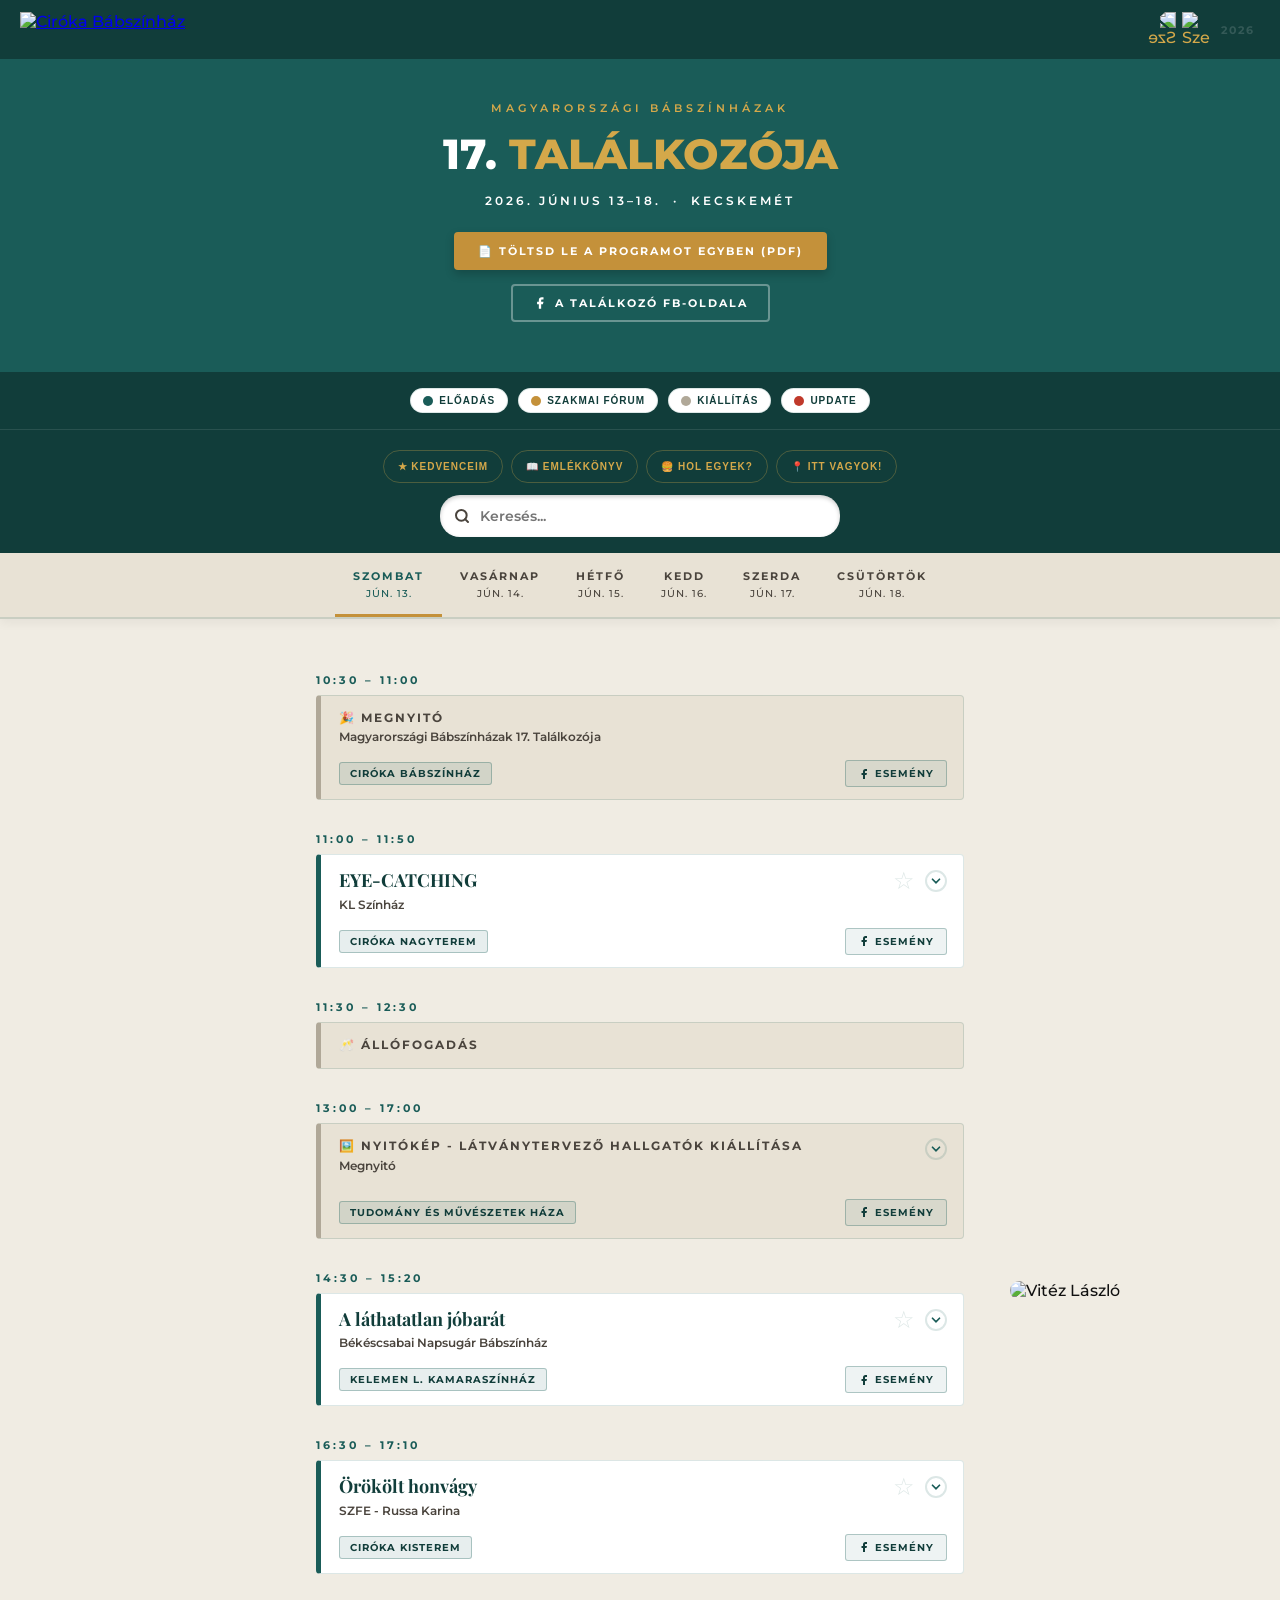
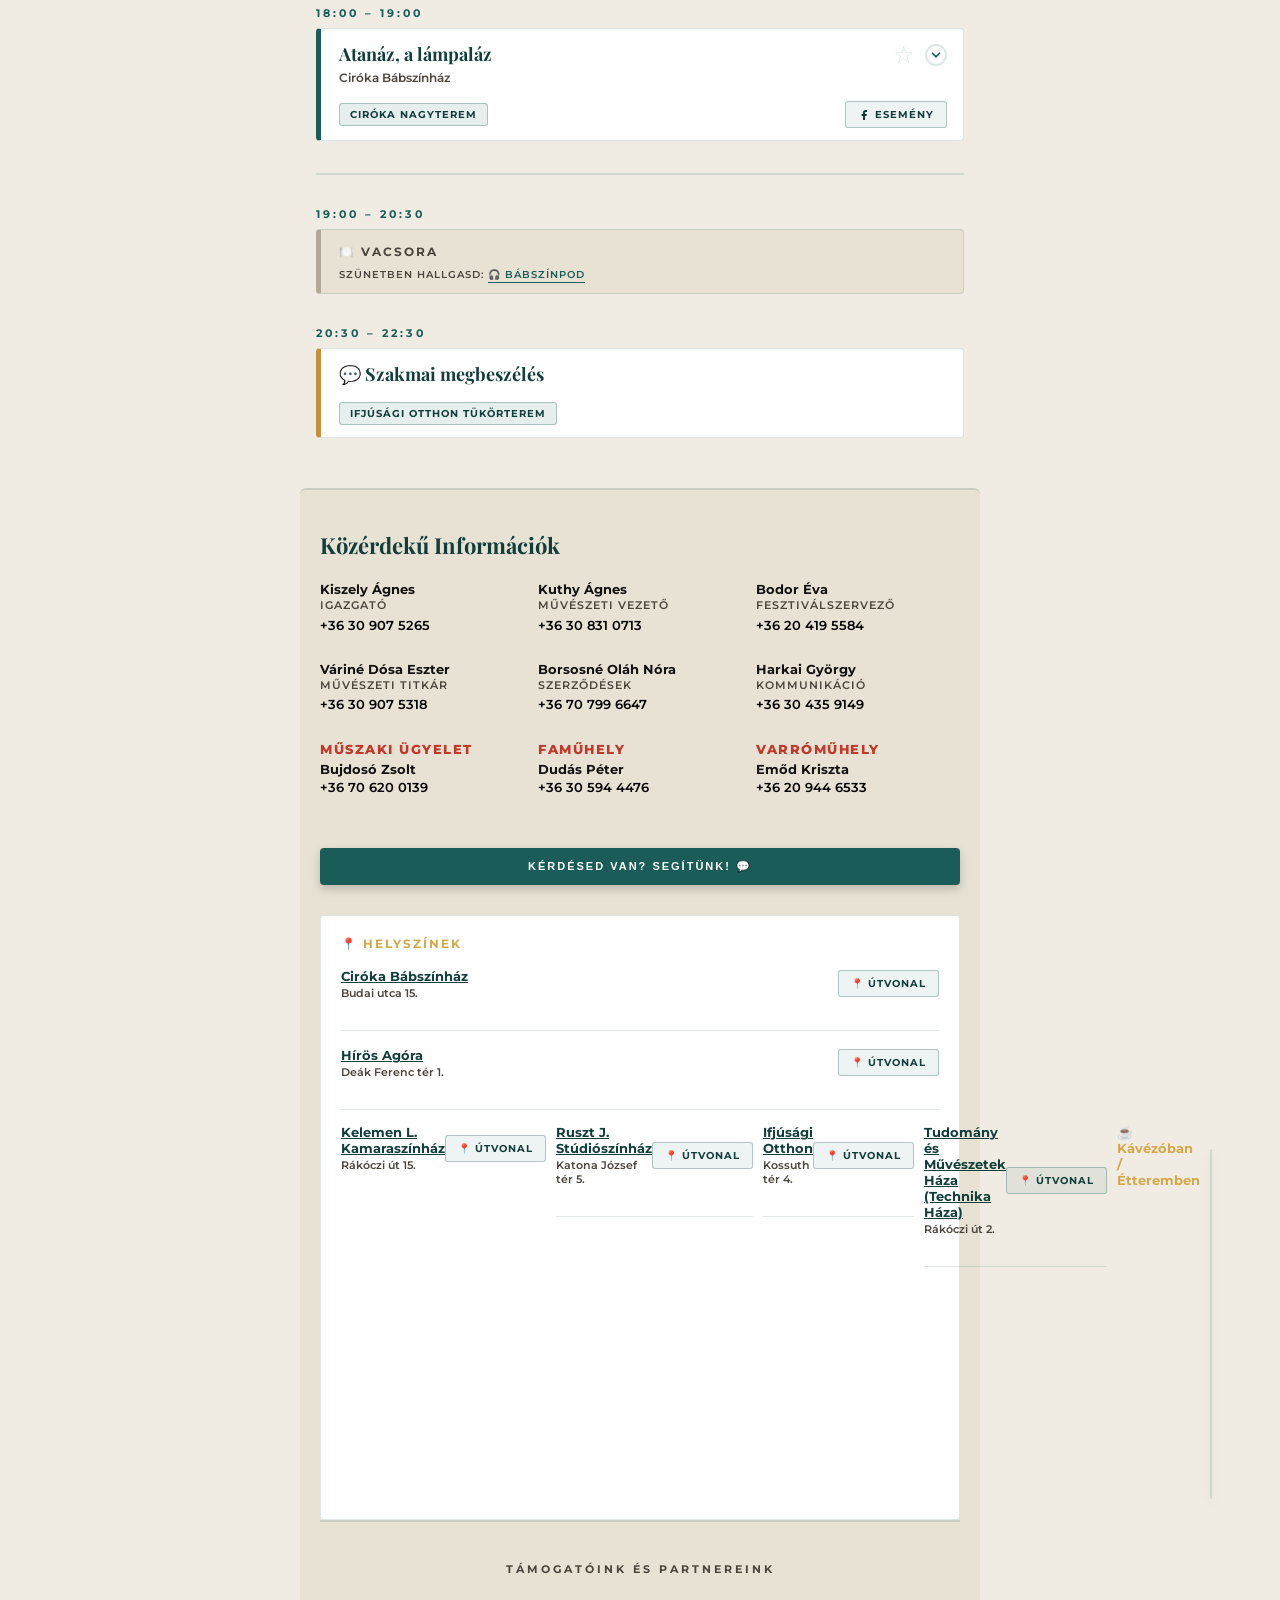
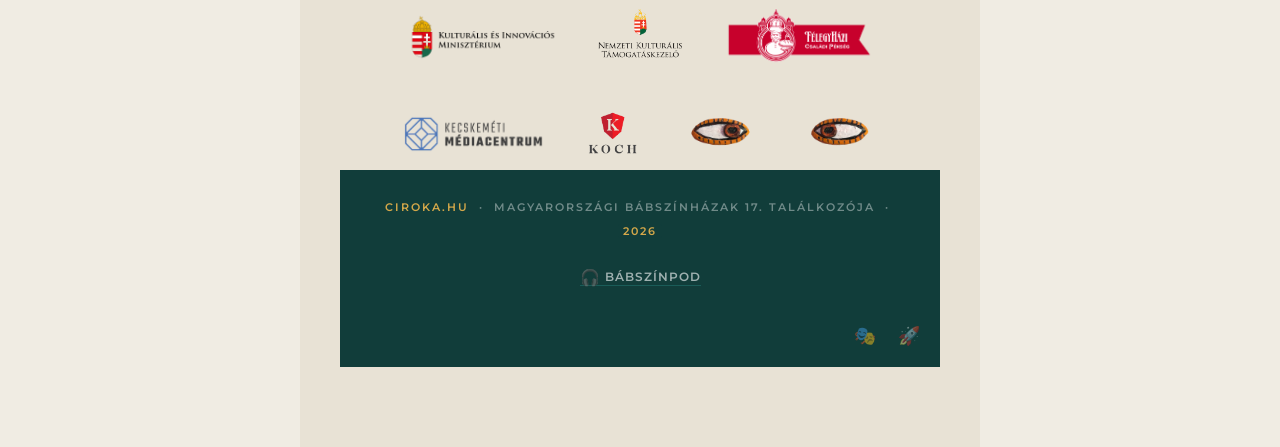
==== commit 670f4e35: "Add files via upload" ====
--- a/index.html
+++ b/index.html
@@ -2039,11 +2039,10 @@
       <div class="map-venue-row">
         <div class="map-venue-flex">
           <div>
-            <a href="https://www.google.com/maps/dir/?api=1&destination=Kelemen+László+Kamaraszínház,+Kecskemét" target="_blank" class="venue-item-title">Kelemen L. Kamaraszínház</a>
+            <a href="https://www.google.com/maps/dir/?api=1&destination=46.910048035200205,19.698355849690063" target="_blank" class="venue-item-title">Kelemen L. Kamaraszínház</a>
             <div class="venue-item-address">Rákóczi út 15.</div>
           </div>
-          <a class="route-btn" href="https://www.google.com/maps/dir/?api=1&destination=Kelemen+László+Kamaraszínház,+Kecskemét" target="_blank">📍 Útvonal</a>
-        </div>
+          <a class="route-btn" href="https://www.google.com/maps/dir/?api=1&destination=46.910048035200205,19.698355849690063" target="_blank">📍 Útvonal</a>
         <div class="checkin-list" id="checkins-kelemen"></div>
       </div>
     </div>
@@ -2052,10 +2051,10 @@
       <div class="map-venue-row">
         <div class="map-venue-flex">
           <div>
-            <a href="https://www.google.com/maps/dir/?api=1&destination=Katona+József+tér+5,+Kecskemét" target="_blank" class="venue-item-title">Ruszt J. Stúdiószínház</a>
+            <a href="https://www.google.com/maps/dir/?api=1&destination=46.90504507869425,19.693452882271973" target="_blank" class="venue-item-title">Ruszt J. Stúdiószínház</a>
             <div class="venue-item-address">Katona József tér 5.</div>
           </div>
-          <a class="route-btn" href="https://www.google.com/maps/dir/?api=1&destination=Katona+József+tér+5,+Kecskemét" target="_blank">📍 Útvonal</a>
+          <a class="route-btn" href="https://www.google.com/maps/dir/?api=1&destination=46.90504507869425,19.693452882271973" target="_blank">📍 Útvonal</a>
         </div>
         <div class="checkin-list" id="checkins-ruszt"></div>
       </div>
--- a/style.css
+++ b/style.css
@@ -224,7 +224,11 @@
 .badge-public:hover { background: #c0392b; color: #fff; }
 
 .fb-event-btn, .route-btn { display: inline-flex; align-items: center; gap: 5px; padding: 6px 12px; background: rgba(26,92,88,0.07); border: 1px solid rgba(26,92,88,0.3); border-radius: 3px; font-size: 10px; letter-spacing: 1px; text-transform: uppercase; font-weight: 700; color: var(--teal-dark); transition: .2s; white-space: nowrap; flex-shrink: 0; text-decoration: none;}
-.fb-event-btn:hover, .route-btn:hover { background: var(--teal); color: #fff; text-decoration: none;margin-left: auto;}
+.fb-event-btn:hover, .route-btn:hover { 
+  background: var(--teal); 
+  color: #fff; 
+  text-decoration: none;
+}
 
 /* Szuperfolyékony, modern kártya-lenyílási effekt */
 .card-details { 
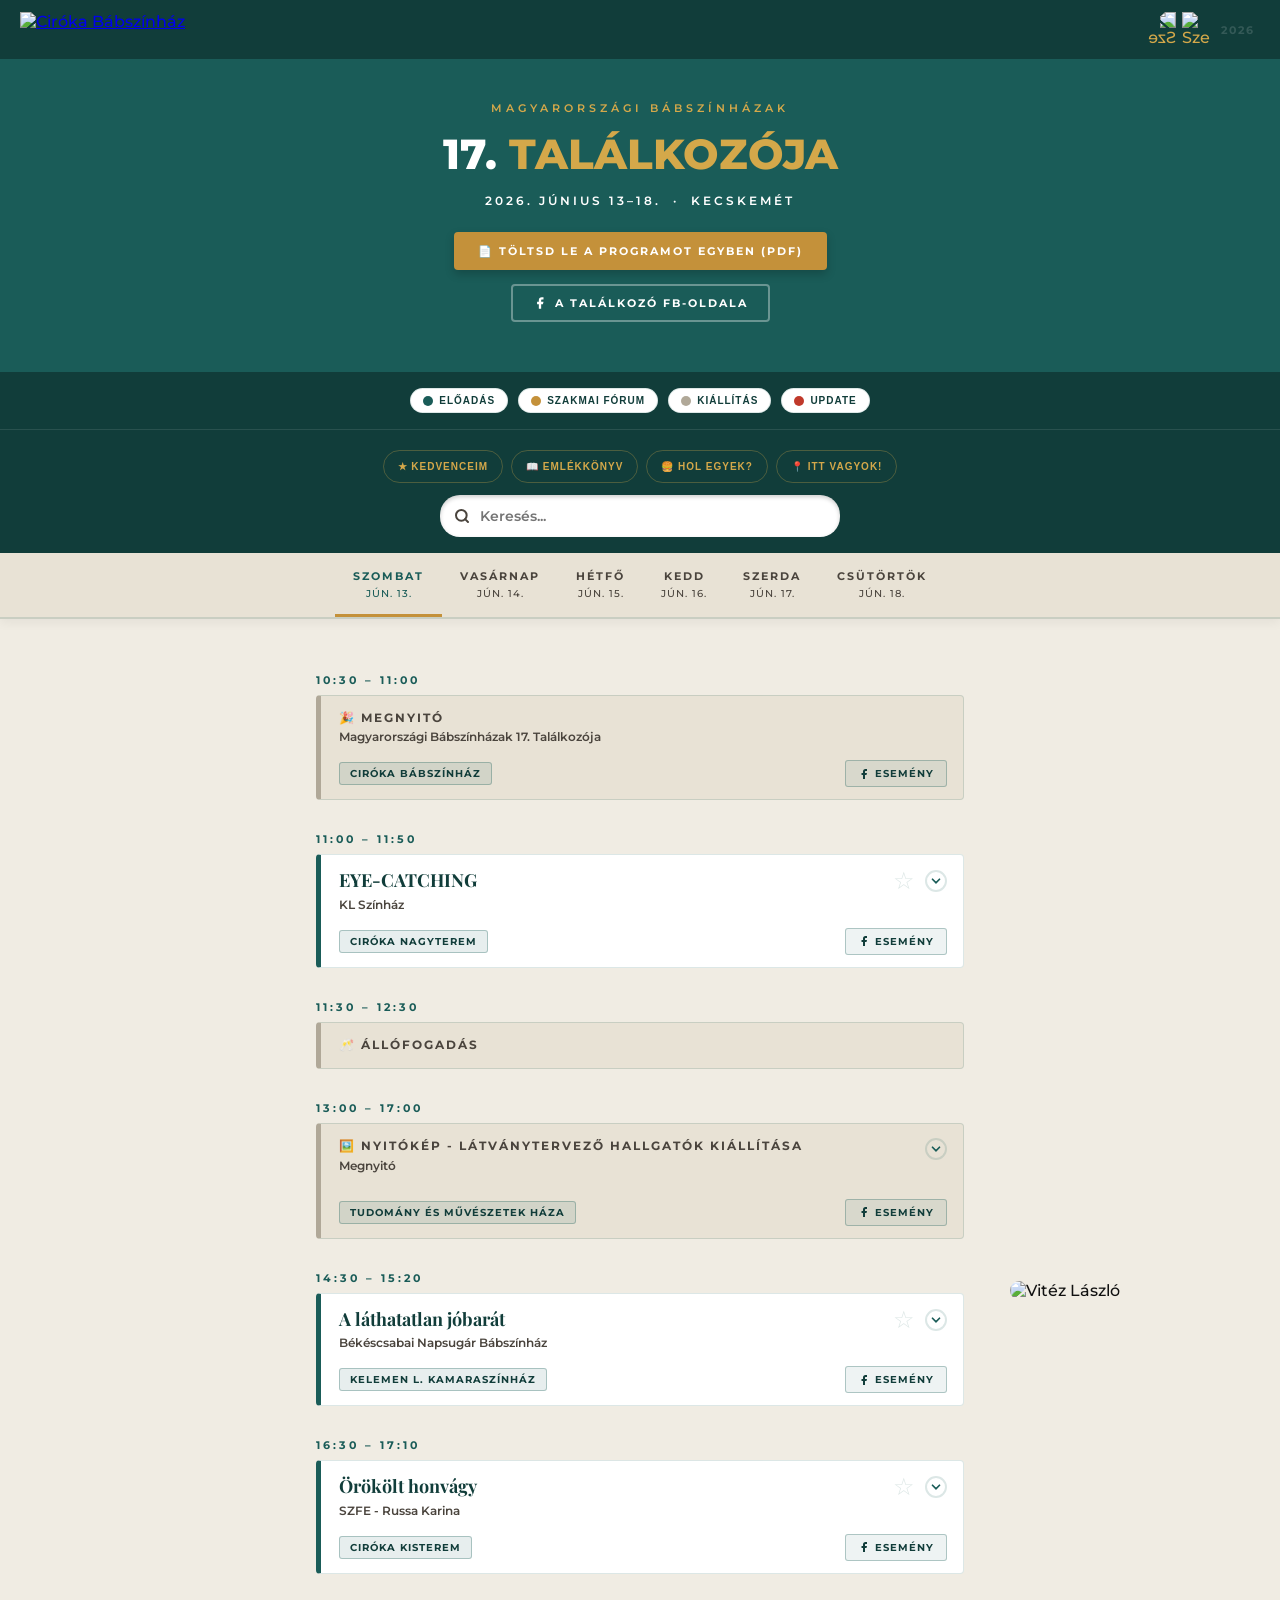
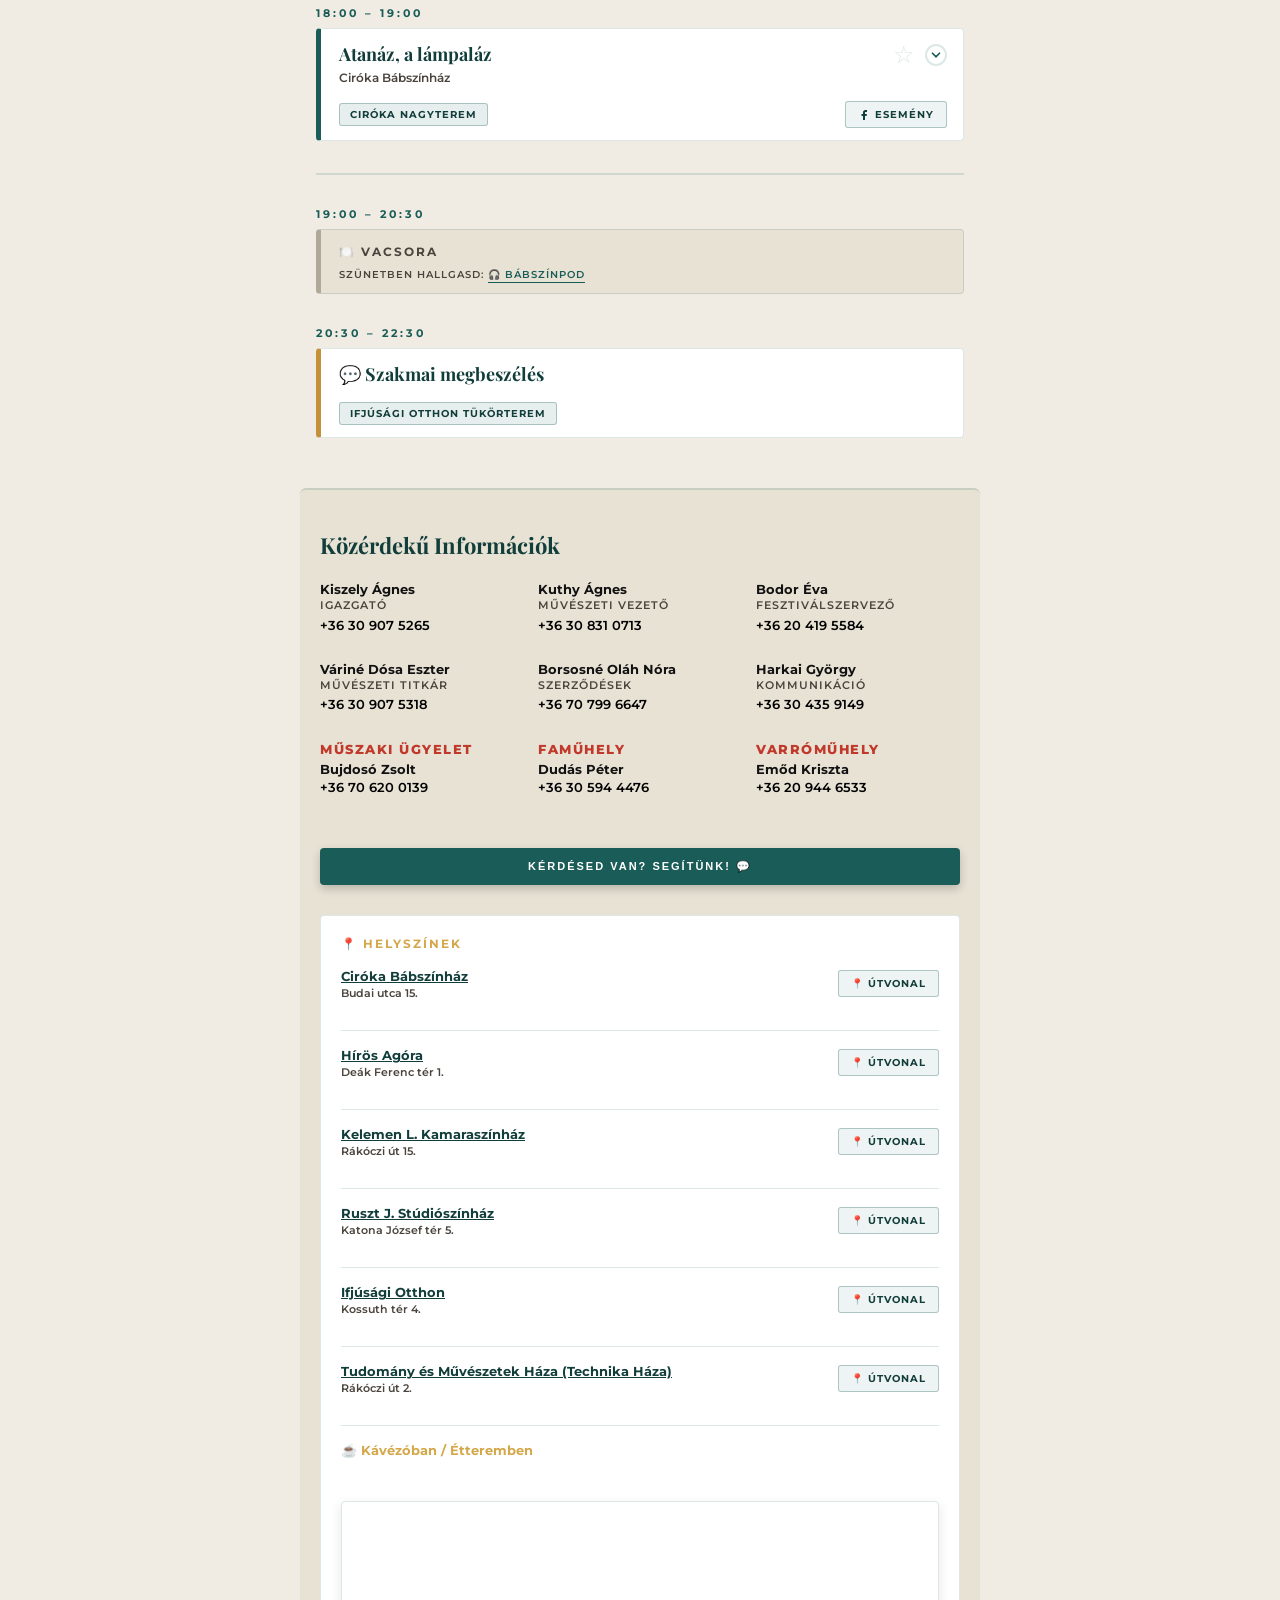
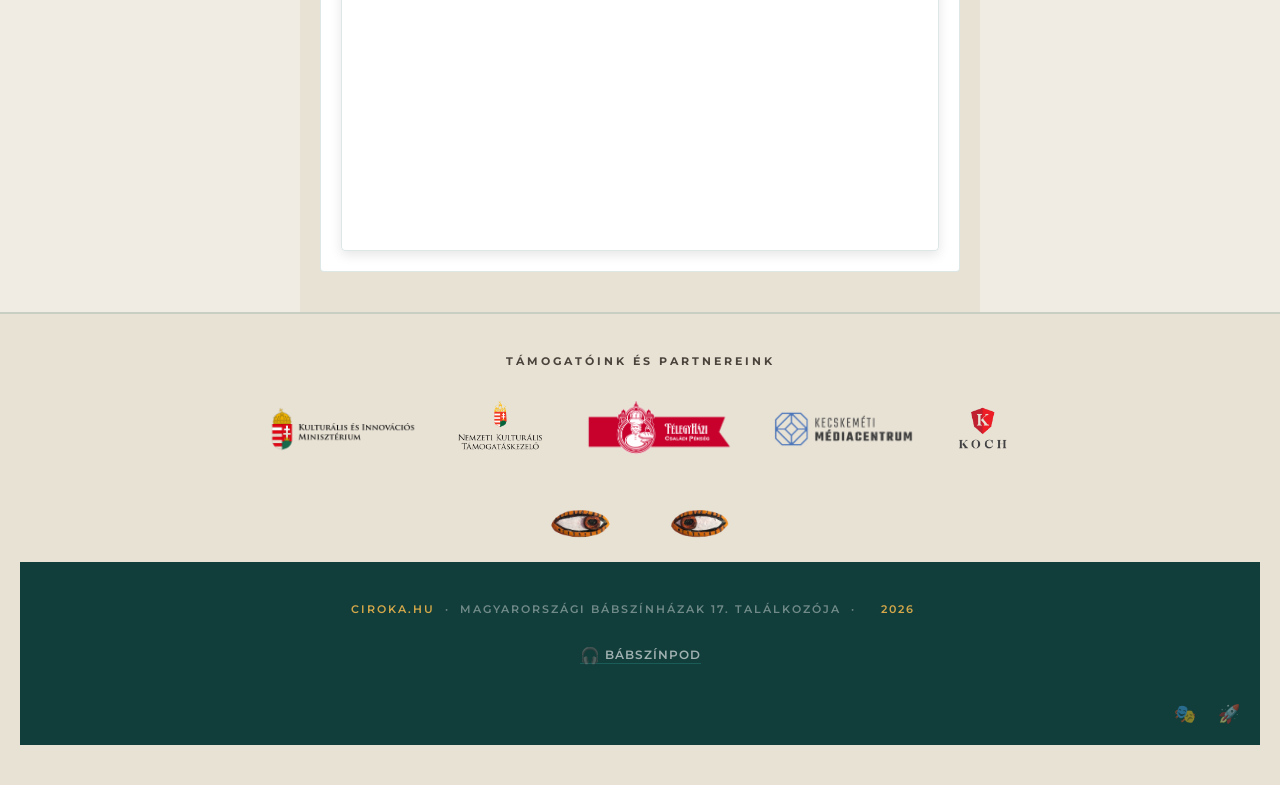
==== commit 014a62b9: "Add files via upload" ====
--- a/index.html
+++ b/index.html
@@ -2043,6 +2043,7 @@
             <div class="venue-item-address">Rákóczi út 15.</div>
           </div>
           <a class="route-btn" href="https://www.google.com/maps/dir/?api=1&destination=46.910048035200205,19.698355849690063" target="_blank">📍 Útvonal</a>
+        </div> <!-- EZ A ZÁRÓ DIV HIÁNYZOTT INNEN! -->
         <div class="checkin-list" id="checkins-kelemen"></div>
       </div>
     </div>
